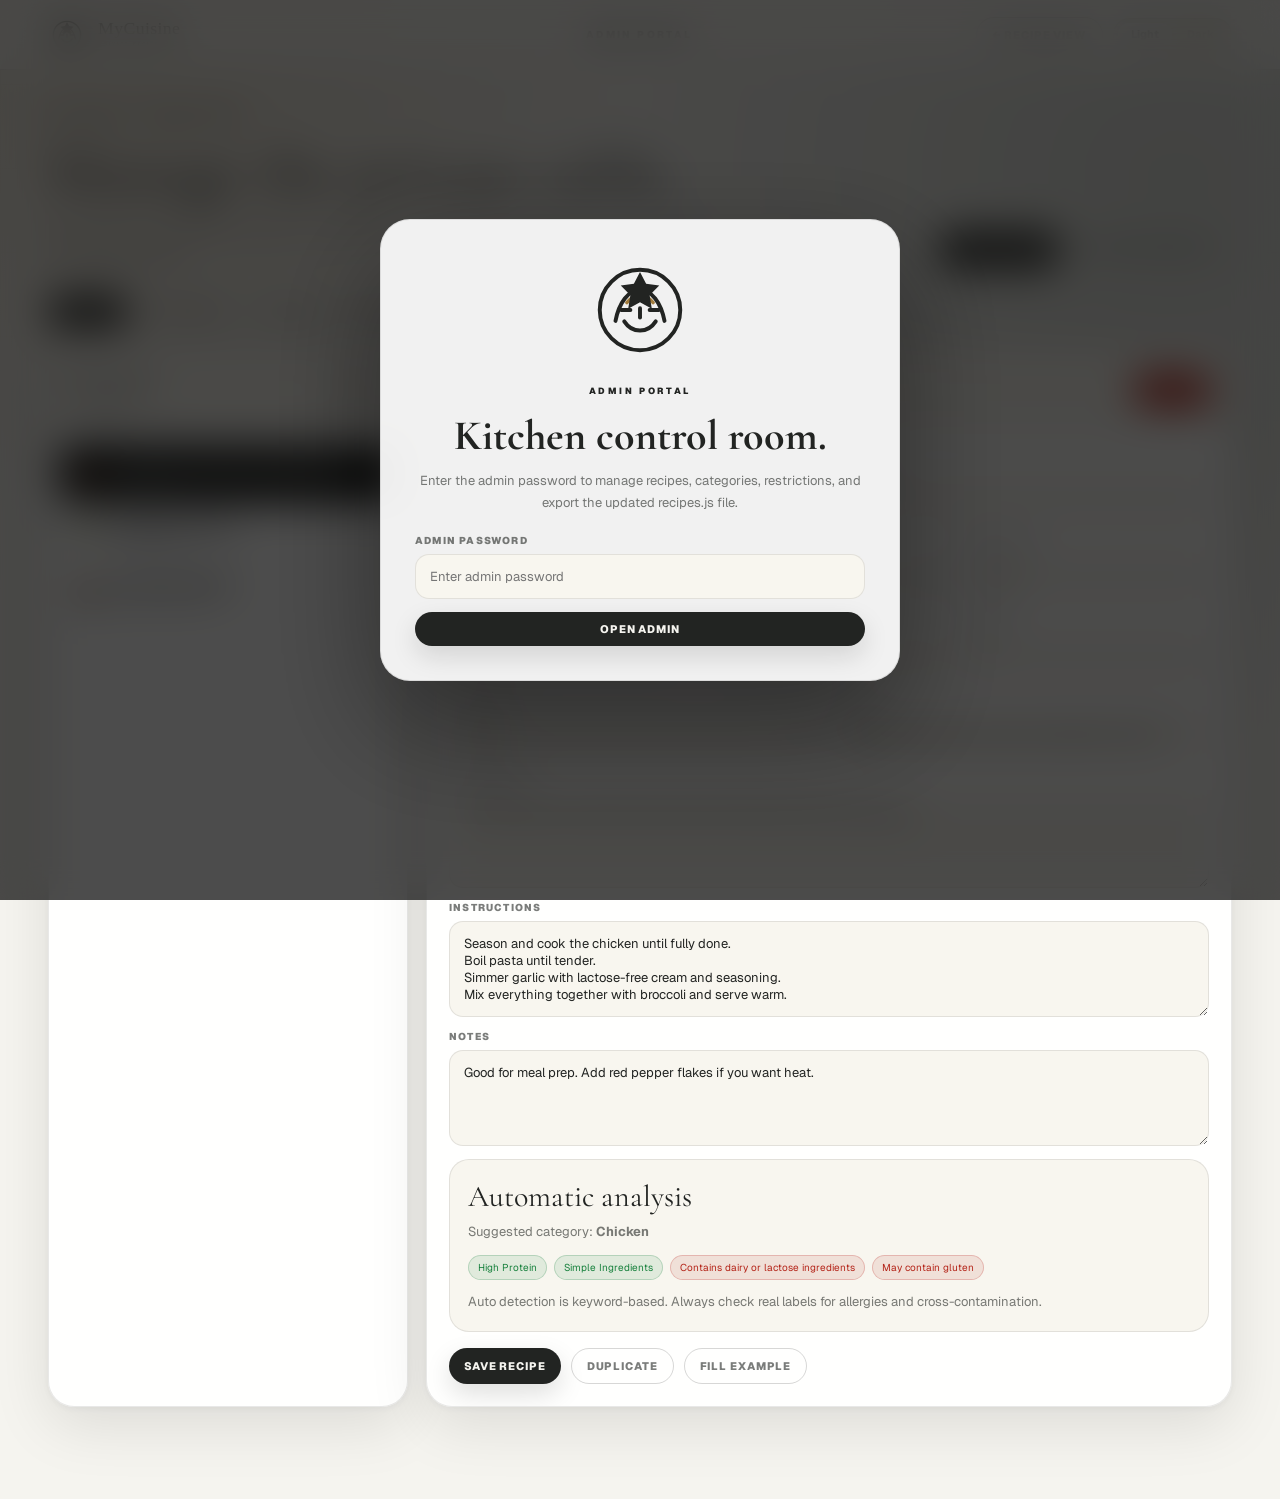
==== admin.html @ 1a9f0cb3 "Add files via upload" ====
<!DOCTYPE html>
<html lang="en" data-theme="light">
<head>
<meta charset="UTF-8" />
<meta name="viewport" content="width=device-width, initial-scale=1.0, viewport-fit=cover" />
<title>MyCuisine · Admin Portal</title>
<link rel="preconnect" href="https://fonts.googleapis.com">
<link href="https://fonts.googleapis.com/css2?family=Cormorant+Garamond:ital,wght@0,300;0,400;0,500;0,600;1,300;1,400;1,500&family=Geist:wght@300;400;500;600;700;800;900&display=swap" rel="stylesheet">
<link rel="stylesheet" href="styles.css" />
</head>
<body>
<div class="gate" id="adminGate">
  <div class="gate-card">
    <img class="gate-emblem light-only" src="assets/mycuisine-emblem-light.svg" alt="MyCuisine">
    <img class="gate-emblem dark-only" src="assets/mycuisine-emblem-dark.svg" alt="MyCuisine">
    <div class="kicker">Admin Portal</div>
    <h1 class="gate-title">Kitchen control room.</h1>
    <p class="gate-copy">Enter the admin password to manage recipes, categories, restrictions, and export the updated recipes.js file.</p>
    <form id="adminGateForm">
      <div class="field">
        <label for="adminPassword">Admin Password</label>
        <input id="adminPassword" type="password" placeholder="Enter admin password" autocomplete="current-password" />
      </div>
      <button class="btn btn-primary" type="submit" style="width:100%">Open Admin</button>
      <div class="error" id="adminGateError">Incorrect admin password.</div>
    </form>
  </div>
</div>

<nav>
  <div class="nav-inner">
    <a class="brand" href="index.html" aria-label="MyCuisine home">
      <img class="emblem light-only" src="assets/mycuisine-emblem-light.svg" alt="">
      <img class="emblem dark-only" src="assets/mycuisine-emblem-dark.svg" alt="">
      <img class="wordmark light-only" src="assets/mycuisine-wordmark-light.svg" alt="MyCuisine">
      <img class="wordmark dark-only" src="assets/mycuisine-wordmark-dark.svg" alt="MyCuisine">
    </a>
    <div class="nav-label">Admin Portal</div>
    <div class="nav-right">
      <a class="admin-link" href="index.html">← Recipe View</a>
      <button class="pill-toggle" type="button" onclick="toggleTheme()" aria-label="Toggle theme"><span id="lightPill">Light</span><span id="darkPill">Dark</span></button>
    </div>
  </div>
</nav>

<main class="admin-layout">
  <section class="admin-hero">
    <div>
      <div class="kicker">MyCuisine — Admin Portal</div>
      <h1>Manage the private table.</h1>
      <p>Add recipes, let the system auto-detect categories and dietary warnings, then export a clean recipes.js file for GitHub Pages.</p>
    </div>
    <div class="toolbar">
      <button class="btn btn-primary" onclick="newRecipe()">+ New Recipe</button>
      <button class="btn btn-soft" onclick="downloadDataFile()">Export recipes.js</button>
    </div>
  </section>

  <div class="tabs">
    <button class="tab active" data-tab="recipes" onclick="setTab('recipes')">Recipes</button>
    <button class="tab" data-tab="categories" onclick="setTab('categories')">Categories</button>
    <button class="tab" data-tab="settings" onclick="setTab('settings')">Settings</button>
    <button class="tab" data-tab="export" onclick="setTab('export')">Export</button>
  </div>

  <section class="workspace tab-panel" id="tab-recipes">
    <aside class="panel">
      <div class="panel-head">
        <div>
          <div class="panel-title">Recipes</div>
          <div class="panel-sub" id="recipeCount">0 recipes</div>
        </div>
        <button class="btn btn-soft" onclick="newRecipe()">New</button>
      </div>
      <div class="list" id="recipeList"></div>
    </aside>

    <section class="panel">
      <div class="panel-head">
        <div>
          <div class="panel-title">Recipe Editor</div>
          <div class="panel-sub">Auto-sort by ingredients or choose manually.</div>
        </div>
        <button class="btn btn-danger" onclick="deleteSelectedRecipe()">Delete</button>
      </div>
      <div class="editor">
        <div class="grid2">
          <div class="field"><label>Recipe Name</label><input id="fTitle" placeholder="Example: Garlic steak salad"></div>
          <div class="field"><label>Added By</label><input id="fAuthor" placeholder="Your name"></div>
        </div>
        <div class="grid3">
          <div class="field"><label>Category Mode</label><select id="fCategoryMode"><option>Auto</option><option>Manual</option></select></div>
          <div class="field"><label>Manual Category</label><select id="fCategory"></select></div>
          <div class="field"><label>Meal Type</label><input id="fMealType" placeholder="Dinner"></div>
        </div>
        <div class="grid3">
          <div class="field"><label>Time in Minutes</label><input id="fTime" type="number" min="1"></div>
          <div class="field"><label>Servings</label><input id="fServings" type="number" min="1"></div>
          <div class="field"><label>Rating</label><input id="fRating" type="number" min="1" max="5"></div>
        </div>
        <div class="grid2">
          <div class="field"><label>Difficulty</label><select id="fDifficulty"><option>Easy</option><option>Medium</option><option>Hard</option></select></div>
          <div class="field"><label>Tags</label><input id="fTags" placeholder="High Protein, Quick Meal"></div>
        </div>
        <div class="field"><label>Ingredients</label><textarea id="fIngredients" placeholder="Separate ingredients with commas"></textarea></div>
        <div class="field"><label>Instructions</label><textarea id="fSteps" placeholder="Add each step on a new line"></textarea></div>
        <div class="field"><label>Notes</label><textarea id="fNotes" placeholder="Substitutions, allergies, tips"></textarea></div>

        <div class="preview-card" id="analysisPreview"></div>

        <div class="toolbar">
          <button class="btn btn-primary" onclick="saveRecipe()">Save Recipe</button>
          <button class="btn btn-soft" onclick="duplicateSelectedRecipe()">Duplicate</button>
          <button class="btn btn-soft" onclick="fillExampleRecipe()">Fill Example</button>
        </div>
      </div>
    </section>
  </section>

  <section class="tab-panel hidden" id="tab-categories">
    <div class="panel">
      <div class="panel-head">
        <div>
          <div class="panel-title">Categories</div>
          <div class="panel-sub">Add or remove sections shown in the recipe library.</div>
        </div>
      </div>
      <div class="editor">
        <div class="grid3">
          <div class="field"><label>Category Name</label><input id="cLabel" placeholder="Example: Lactose Free"></div>
          <div class="field"><label>Icon</label><input id="cIcon" placeholder="🥛"></div>
          <div class="field"><label>Description</label><input id="cDesc" placeholder="Short description"></div>
        </div>
        <button class="btn btn-primary" onclick="addCategory()">Add Category</button>
        <div class="section-label">Current Categories</div>
        <div class="category-grid" id="categoryManager"></div>
      </div>
    </div>
  </section>

  <section class="tab-panel hidden" id="tab-settings">
    <div class="panel">
      <div class="panel-head">
        <div>
          <div class="panel-title">Site Settings</div>
          <div class="panel-sub">Update the copy, passcode, and admin password.</div>
        </div>
      </div>
      <div class="editor">
        <div class="grid2">
          <div class="field"><label>Site Name</label><input id="sSiteName"></div>
          <div class="field"><label>Nav Label</label><input id="sNavLabel"></div>
        </div>
        <div class="grid2">
          <div class="field"><label>Hero Eyebrow</label><input id="sEyebrow"></div>
          <div class="field"><label>Hero Italic Line</label><input id="sHeroItalic"></div>
        </div>
        <div class="field"><label>Hero Title</label><input id="sHeroTitle"></div>
        <div class="field"><label>Hero Description</label><textarea id="sHeroDescription"></textarea></div>
        <div class="field"><label>Announcement Text</label><textarea id="sAnnouncementText"></textarea></div>
        <div class="grid3">
          <div class="field"><label>Access Code</label><input id="sAccessCode"></div>
          <div class="field"><label>Admin Password</label><input id="sAdminPassword"></div>
          <div class="field"><label>Require Access Code</label><select id="sRequireAccess"><option value="true">Yes</option><option value="false">No</option></select></div>
        </div>
        <button class="btn btn-primary" onclick="saveSettings()">Save Settings</button>
      </div>
    </div>
  </section>

  <section class="tab-panel hidden" id="tab-export">
    <div class="panel">
      <div class="panel-head">
        <div>
          <div class="panel-title">Export for GitHub</div>
          <div class="panel-sub">Download the updated data file and replace recipes.js in your repo.</div>
        </div>
      </div>
      <div class="editor">
        <div class="export-box">
          <div class="export-title">Your update workflow</div>
          <p class="export-copy">The browser cannot directly edit files on GitHub Pages. Make your changes here, export recipes.js, then upload the new file to your GitHub repo.</p>
          <button class="btn btn-primary" onclick="downloadDataFile()">Download recipes.js</button>
          <button class="btn btn-soft" onclick="copyDataFile()">Copy File Text</button>
        </div>
        <div class="section-label">Preview</div>
        <textarea class="jsonbox" id="exportPreview" spellcheck="false"></textarea>
      </div>
    </div>
  </section>
</main>

<div class="toast" id="toast">Saved</div>
<script src="recipes.js"></script>
<script src="admin.js"></script>
</body>
</html>
---- styles.css ----
/* ═══════════════════════════════════════════════════════════════
   MyCuisine — Private Recipe Club
   Luxury static website theme for GitHub Pages
═══════════════════════════════════════════════════════════════ */
*,*::before,*::after{box-sizing:border-box;margin:0;padding:0}
:root{
  --black:#000000;--charcoal:#171916;--iron:#222422;--olive:#30483F;--olive-2:#1F352E;
  --sage:#EEF1EA;--ivory:#F5F4EF;--porcelain:#FFFFFF;--paper:#FAF8F1;
  --gold:#A27C3D;--gold-2:#D7B46A;--danger:#B42318;--green:#16803C;
  --ease:cubic-bezier(.22,1,.36,1);--spring:cubic-bezier(.34,1.56,.64,1);
  --radius:24px;--radius-lg:34px;
}
[data-theme="light"]{
  --bg:var(--ivory);--bg-2:#EAE7DD;--bg-3:#EFEDE6;--card:rgba(255,255,255,.92);--card-2:#F8F6EF;
  --text:var(--iron);--muted:rgba(34,36,34,.60);--soft:rgba(34,36,34,.36);--faint:rgba(34,36,34,.12);
  --border:rgba(34,36,34,.10);--border-2:rgba(34,36,34,.18);--reverse:var(--ivory);--reverse-bg:var(--iron);
  --nav:rgba(245,244,239,.86);--overlay:rgba(18,20,18,.68);
  --shadow:0 18px 60px rgba(0,0,0,.10),0 2px 8px rgba(0,0,0,.05);
  --shadow-hover:0 28px 88px rgba(0,0,0,.18),0 6px 18px rgba(0,0,0,.08);
  --glow:rgba(162,124,61,.14);
}
[data-theme="dark"]{
  --bg:#10120F;--bg-2:#151814;--bg-3:#0C0E0C;--card:rgba(28,30,28,.92);--card-2:#151815;
  --text:var(--ivory);--muted:rgba(245,244,239,.62);--soft:rgba(245,244,239,.36);--faint:rgba(245,244,239,.10);
  --border:rgba(245,244,239,.09);--border-2:rgba(245,244,239,.18);--reverse:var(--iron);--reverse-bg:var(--ivory);
  --nav:rgba(14,16,14,.90);--overlay:rgba(0,0,0,.78);
  --shadow:0 18px 60px rgba(0,0,0,.46),0 2px 8px rgba(0,0,0,.22);
  --shadow-hover:0 28px 88px rgba(0,0,0,.72),0 6px 18px rgba(0,0,0,.34);
  --glow:rgba(215,180,106,.12);
}
html{scroll-behavior:smooth;-webkit-font-smoothing:antialiased;text-rendering:optimizeLegibility}
body{font-family:Geist,system-ui,-apple-system,BlinkMacSystemFont,"Segoe UI",sans-serif;background:radial-gradient(circle at 10% 0%,var(--glow),transparent 28%),radial-gradient(circle at 92% 12%,rgba(48,72,63,.12),transparent 32%),var(--bg);color:var(--text);min-height:100svh;overflow-x:hidden;transition:background .45s var(--ease),color .45s var(--ease)}
body::before{content:"";position:fixed;inset:0;pointer-events:none;background-image:linear-gradient(rgba(162,124,61,.035) 1px,transparent 1px),linear-gradient(90deg,rgba(162,124,61,.035) 1px,transparent 1px);background-size:84px 84px;mask-image:linear-gradient(to bottom,rgba(0,0,0,.72),transparent 70%);z-index:-1}
a{color:inherit;text-decoration:none}button,input,textarea,select{font-family:inherit}.hidden{display:none!important}.muted{color:var(--muted)}
nav{position:sticky;top:0;z-index:300;height:70px;background:var(--nav);border-bottom:1px solid var(--border);backdrop-filter:saturate(180%) blur(26px);-webkit-backdrop-filter:saturate(180%) blur(26px)}
.nav-inner{height:100%;max-width:1540px;margin:0 auto;padding:0 48px;display:flex;align-items:center;justify-content:space-between;gap:18px}.brand{display:flex;align-items:center;gap:12px;min-width:210px}.emblem{width:38px;height:38px;object-fit:contain}.wordmark{width:clamp(168px,16vw,252px);height:48px;object-fit:contain;object-position:left center}.dark-only{display:none}[data-theme="dark"] .light-only{display:none}[data-theme="dark"] .dark-only{display:block}.nav-label{font-size:10px;text-transform:uppercase;letter-spacing:.24em;font-weight:850;color:var(--text);white-space:nowrap}.nav-right{display:flex;align-items:center;gap:10px}.pill-toggle{display:flex;gap:2px;background:var(--bg-2);border:1px solid var(--border);border-radius:999px;padding:4px;cursor:pointer}.pill-toggle span{font-size:11px;font-weight:750;color:var(--soft);padding:6px 13px;border-radius:999px;line-height:1}.pill-toggle span.on{background:var(--card);color:var(--text);box-shadow:0 1px 5px rgba(0,0,0,.08)}.admin-link,.btn{appearance:none;border:none;border-radius:999px;padding:10px 15px;font-size:11px;font-weight:850;letter-spacing:.08em;text-transform:uppercase;cursor:pointer;transition:.22s var(--ease);text-decoration:none;display:inline-flex;align-items:center;justify-content:center;gap:8px;white-space:nowrap}.admin-link{border:1px solid var(--border-2);background:transparent;color:var(--muted)}.admin-link:hover,.btn-soft:hover{color:var(--text);background:var(--bg-2)}
.btn-primary{background:var(--reverse-bg);color:var(--reverse);box-shadow:0 10px 26px rgba(0,0,0,.13)}.btn-primary:hover{transform:translateY(-2px);box-shadow:var(--shadow)}.btn-soft{border:1px solid var(--border-2);background:transparent;color:var(--muted)}.btn-danger{background:var(--danger);color:white}.btn-gold{background:var(--gold);color:white}.btn:disabled{opacity:.45;cursor:not-allowed;transform:none!important}
.layout{max-width:1540px;margin:0 auto;padding:0 48px 96px}.hero{display:grid;grid-template-columns:minmax(0,1fr) 430px;gap:46px;align-items:end;padding:78px 0 38px}.eyebrow,.kicker{font-size:9px;font-weight:900;letter-spacing:.30em;text-transform:uppercase;color:var(--text);margin-bottom:18px}.hero-title{font-family:'Cormorant Garamond',Georgia,serif;font-size:clamp(58px,6.2vw,106px);font-weight:400;line-height:.96;letter-spacing:-.018em}.hero-title em{font-style:italic;font-weight:300}.hero-rule{width:54px;height:1px;background:var(--border-2);margin:30px 0}.hero-copy{font-size:15px;line-height:1.85;max-width:610px;color:var(--muted)}.hero-actions{display:flex;flex-wrap:wrap;gap:12px;margin-top:26px}.hero-card{border:1px solid var(--border);background:linear-gradient(145deg,var(--card),var(--card-2));border-radius:var(--radius-lg);box-shadow:var(--shadow);padding:26px;position:relative;overflow:hidden}.hero-card::after{content:"";position:absolute;right:-54px;bottom:-70px;width:220px;height:220px;border:1px solid var(--border);border-radius:50%;background:rgba(162,124,61,.08)}.hero-card-title{font-family:'Cormorant Garamond',Georgia,serif;font-size:34px;line-height:1.04;margin-bottom:12px}.hero-card-copy{font-size:13px;line-height:1.68;color:var(--muted);position:relative}.mini-stats{display:grid;grid-template-columns:repeat(3,1fr);gap:10px;margin-top:20px;position:relative}.mini-stat{background:var(--bg-2);border:1px solid var(--border);border-radius:16px;padding:13px}.mini-stat strong{display:block;font-size:22px}.mini-stat span{display:block;margin-top:4px;font-size:9px;text-transform:uppercase;letter-spacing:.14em;color:var(--muted);font-weight:800}
.announce{margin:0 0 26px;background:var(--reverse-bg);color:var(--reverse);border-radius:18px;padding:14px 18px;display:flex;align-items:center;justify-content:space-between;gap:18px;box-shadow:var(--shadow)}.announce span{font-size:13px;line-height:1.45}.announce button{border:1px solid rgba(245,244,239,.24);background:transparent;color:inherit;border-radius:999px;padding:6px 11px;font-size:10px;letter-spacing:.1em;text-transform:uppercase;cursor:pointer;opacity:.75}.announce button:hover{opacity:1;background:rgba(255,255,255,.10)}
.dashboard{display:grid;grid-template-columns:repeat(4,minmax(0,1fr));gap:16px;margin-bottom:34px}.stat-card{background:var(--card);border:1px solid var(--border);border-radius:22px;box-shadow:var(--shadow);padding:20px;display:flex;align-items:center;gap:14px}.stat-ico{width:42px;height:42px;border-radius:16px;background:var(--bg-2);display:grid;place-items:center;font-size:19px}.stat-label{font-size:9px;font-weight:900;letter-spacing:.18em;text-transform:uppercase;color:var(--soft);margin-bottom:5px}.stat-value{font-size:24px;font-weight:800;color:var(--text)}
.section{margin-top:36px}.section-top{display:flex;align-items:flex-end;justify-content:space-between;gap:20px;margin-bottom:18px}.section-kicker{font-size:9px;font-weight:900;letter-spacing:.26em;text-transform:uppercase;color:var(--muted);border-bottom:1px solid var(--border);padding-bottom:13px;flex:1}.section-note{font-size:12px;color:var(--soft);white-space:nowrap}.toolbar-panel{background:var(--card);border:1px solid var(--border-2);border-radius:22px;box-shadow:var(--shadow);padding:16px;margin-bottom:18px}.search-panel{display:flex;align-items:center;gap:12px;border-radius:16px;background:var(--bg-2);border:1px solid var(--border);padding:13px 16px}.search-panel input{flex:1;background:transparent;border:none;outline:none;color:var(--text);font-size:14px}.search-panel input::placeholder{color:var(--soft)}.search-count{font-size:11px;color:var(--soft);white-space:nowrap}.clear-btn{border:none;background:transparent;color:var(--soft);cursor:pointer;font-size:12px;padding:4px 8px;border-radius:8px}.clear-btn:hover{background:var(--card);color:var(--text)}.chips{display:flex;flex-wrap:wrap;gap:8px;margin-top:14px}.chip{border:1px solid var(--border-2);background:transparent;color:var(--muted);border-radius:999px;padding:8px 13px;font-size:10px;font-weight:850;letter-spacing:.08em;text-transform:uppercase;cursor:pointer;transition:.2s}.chip:hover,.chip.active{background:var(--reverse-bg);color:var(--reverse);border-color:var(--reverse-bg)}.chip.safe.active{background:var(--green);border-color:var(--green);color:white}.chip.danger.active{background:var(--danger);border-color:var(--danger);color:white}
.recipe-grid{display:grid;grid-template-columns:repeat(3,minmax(0,1fr));gap:18px}.recipe-card{background:var(--card);border:1px solid var(--border);border-radius:24px;box-shadow:var(--shadow);overflow:hidden;cursor:pointer;transition:.32s var(--ease);position:relative;min-height:380px;display:flex;flex-direction:column}.recipe-card:hover{transform:translateY(-6px);box-shadow:var(--shadow-hover);border-color:var(--border-2)}.recipe-top{background:linear-gradient(135deg,var(--olive-2),var(--olive));color:#fff;padding:22px;min-height:150px;position:relative;overflow:hidden}.recipe-top::after{content:"";position:absolute;right:-32px;bottom:-48px;width:160px;height:160px;border:1px solid rgba(255,255,255,.18);border-radius:50%}.recipe-meta{display:flex;align-items:center;justify-content:space-between;gap:12px;margin-bottom:16px;position:relative}.recipe-type{font-size:9px;font-weight:900;letter-spacing:.18em;text-transform:uppercase;color:rgba(255,255,255,.72)}.fav-btn{width:35px;height:35px;border-radius:50%;border:1px solid rgba(255,255,255,.24);background:rgba(255,255,255,.10);color:white;cursor:pointer;display:grid;place-items:center;transition:.2s}.fav-btn:hover,.fav-btn.active{background:rgba(215,180,106,.20);border-color:var(--gold-2);transform:scale(1.05)}.recipe-title{font-family:'Cormorant Garamond',Georgia,serif;font-size:31px;line-height:1.05;font-weight:500;position:relative}.recipe-body{padding:20px;display:flex;flex-direction:column;gap:15px;flex:1}.recipe-facts{display:grid;grid-template-columns:repeat(3,1fr);gap:8px}.fact{border:1px solid var(--border);background:var(--card-2);border-radius:14px;padding:10px;font-size:12px;color:var(--muted)}.fact strong{display:block;color:var(--text);font-size:13px;margin-bottom:2px}.tag-row{display:flex;flex-wrap:wrap;gap:7px}.tag{font-size:10px;border-radius:999px;padding:5px 9px;background:var(--bg-2);color:var(--muted);border:1px solid var(--border)}.tag.good{background:rgba(22,128,60,.10);border-color:rgba(22,128,60,.22);color:#16803C}.tag.warn{background:rgba(180,35,24,.10);border-color:rgba(180,35,24,.22);color:#B42318}.recipe-desc{font-size:13px;line-height:1.64;color:var(--muted);display:-webkit-box;-webkit-line-clamp:3;-webkit-box-orient:vertical;overflow:hidden}.ingredient-cloud{display:flex;flex-wrap:wrap;gap:6px}.ingredient{font-size:10px;border-radius:999px;padding:5px 9px;background:var(--card-2);color:var(--muted);border:1px solid var(--border)}.card-foot{display:flex;align-items:center;justify-content:space-between;gap:12px;margin-top:auto;color:var(--soft);font-size:12px}.arrow{width:34px;height:34px;border-radius:50%;border:1px solid var(--border-2);display:grid;place-items:center;transition:.2s}.recipe-card:hover .arrow{background:var(--reverse-bg);color:var(--reverse);border-color:var(--reverse-bg);transform:translate(2px,-2px)}.empty{padding:62px 20px;text-align:center;border:1px dashed var(--border-2);border-radius:24px;color:var(--muted);background:rgba(255,255,255,.28)}.empty-ico{font-size:42px;margin-bottom:12px}.empty-title{font-family:'Cormorant Garamond',Georgia,serif;font-size:28px;color:var(--text);margin-bottom:6px}
.profile-panel{display:grid;grid-template-columns:minmax(0,1fr) 360px;gap:18px;margin-top:28px}.profile-card{background:var(--card);border:1px solid var(--border);border-radius:24px;box-shadow:var(--shadow);padding:22px}.profile-title{font-family:'Cormorant Garamond',Georgia,serif;font-size:31px;line-height:1.08;margin-bottom:8px}.profile-copy{font-size:13px;line-height:1.7;color:var(--muted);margin-bottom:18px}.review-list{display:flex;flex-direction:column;gap:10px}.review-item{border:1px solid rgba(180,35,24,.20);background:rgba(180,35,24,.08);border-radius:16px;padding:13px}.review-title{font-weight:800;color:var(--text);margin-bottom:5px}.review-reason{font-size:12px;color:var(--muted);line-height:1.5}
.modal{position:fixed;inset:0;z-index:900;display:none}.modal.open{display:block}.modal-scrim{position:absolute;inset:0;background:var(--overlay);backdrop-filter:blur(18px);-webkit-backdrop-filter:blur(18px)}.modal-panel{position:relative;z-index:1;width:min(980px,calc(100% - 34px));max-height:calc(100svh - 34px);margin:17px auto;background:var(--card);border:1px solid var(--border);border-radius:28px;box-shadow:0 44px 110px rgba(0,0,0,.34);display:flex;flex-direction:column;overflow:hidden;animation:panelIn .28s var(--ease) both}@keyframes panelIn{from{opacity:0;transform:translateY(18px) scale(.98)}to{opacity:1;transform:none}}.modal-head{padding:25px 26px;border-bottom:1px solid var(--border);display:flex;align-items:flex-start;justify-content:space-between;gap:16px;background:linear-gradient(135deg,var(--card-2),var(--card))}.modal-kicker{font-size:9px;font-weight:900;letter-spacing:.18em;text-transform:uppercase;color:var(--soft);margin-bottom:8px}.modal-title{font-family:'Cormorant Garamond',Georgia,serif;font-size:42px;line-height:1.02}.modal-sub{font-size:13px;line-height:1.55;color:var(--muted);margin-top:9px}.close{width:40px;height:40px;border-radius:50%;border:1px solid var(--border-2);background:transparent;color:var(--muted);font-size:24px;cursor:pointer;flex-shrink:0}.close:hover{background:var(--danger);color:white;border-color:var(--danger)}.modal-body{padding:24px;overflow:auto}.recipe-detail-grid{display:grid;grid-template-columns:1fr 1fr;gap:18px}.detail-box{border:1px solid var(--border);background:var(--card-2);border-radius:20px;padding:18px}.detail-label{font-size:9px;font-weight:900;letter-spacing:.18em;text-transform:uppercase;color:var(--soft);margin-bottom:10px}.detail-box ul,.detail-box ol{padding-left:18px;color:var(--muted);font-size:14px;line-height:1.8}.detail-box p{font-size:14px;line-height:1.8;color:var(--muted)}
.gate{position:fixed;inset:0;z-index:1000;background:rgba(0,0,0,.70);display:flex;align-items:center;justify-content:center;padding:20px;backdrop-filter:blur(20px)}.gate-card{width:min(520px,100%);background:var(--card);border:1px solid var(--border);border-radius:30px;box-shadow:0 44px 120px rgba(0,0,0,.40);padding:34px;text-align:center}.gate-emblem{width:112px;height:112px;object-fit:contain;margin:0 auto 14px}.gate-title{font-family:'Cormorant Garamond',Georgia,serif;font-size:42px;line-height:1.02}.gate-copy{font-size:13px;color:var(--muted);line-height:1.7;margin:12px 0 20px}.field{display:flex;flex-direction:column;gap:7px;margin-bottom:13px;text-align:left}.field label{font-size:10px;font-weight:900;letter-spacing:.12em;text-transform:uppercase;color:var(--muted)}.field input,.field textarea,.field select{width:100%;background:var(--card-2);border:1px solid var(--border);border-radius:14px;padding:13px 14px;color:var(--text);font-size:13px;outline:none}.field textarea{min-height:96px;resize:vertical}.field input:focus,.field textarea:focus,.field select:focus{border-color:var(--border-2);box-shadow:0 0 0 4px rgba(162,124,61,.10)}.error{display:none;color:var(--danger);font-size:12px;margin-top:10px;text-align:left}.error.show{display:block}
/* Admin */
.admin-layout{max-width:1540px;margin:0 auto;padding:40px 48px 92px}.admin-hero{display:flex;justify-content:space-between;align-items:flex-end;gap:24px;margin-bottom:28px}.admin-hero h1{font-family:'Cormorant Garamond',Georgia,serif;font-weight:400;font-size:clamp(48px,5vw,82px);line-height:1}.admin-hero p{color:var(--muted);font-size:14px;line-height:1.75;max-width:680px;margin-top:14px}.tabs{display:flex;gap:8px;flex-wrap:wrap;margin-bottom:18px}.tab{border:1px solid var(--border-2);background:transparent;color:var(--muted);border-radius:999px;padding:9px 14px;font-size:10px;font-weight:900;letter-spacing:.08em;text-transform:uppercase;cursor:pointer}.tab.active{background:var(--reverse-bg);color:var(--reverse);border-color:var(--reverse-bg)}.workspace{display:grid;grid-template-columns:360px minmax(0,1fr);gap:18px}.panel{background:var(--card);border:1px solid var(--border);border-radius:26px;box-shadow:var(--shadow);overflow:hidden}.panel-head{padding:18px 20px;border-bottom:1px solid var(--border);background:var(--card-2);display:flex;justify-content:space-between;align-items:center;gap:14px}.panel-title{font-family:'Cormorant Garamond',Georgia,serif;font-size:30px;line-height:1}.panel-sub{font-size:12px;color:var(--muted);margin-top:4px}.list{max-height:690px;overflow:auto;padding:10px}.row{border:1px solid transparent;border-radius:16px;padding:13px;cursor:pointer;display:flex;gap:12px;align-items:center}.row:hover{background:var(--bg-2)}.row.active{background:var(--reverse-bg);color:var(--reverse)}.row-ico{font-size:21px;width:28px;text-align:center}.row-main{min-width:0}.row-title{font-size:13px;font-weight:800;white-space:nowrap;overflow:hidden;text-overflow:ellipsis}.row-sub{font-size:11px;color:var(--muted);white-space:nowrap;overflow:hidden;text-overflow:ellipsis}.row.active .row-sub{color:rgba(245,244,239,.72)}[data-theme="dark"] .row.active .row-sub{color:rgba(34,36,34,.72)}.editor{padding:22px}.grid2{display:grid;grid-template-columns:1fr 1fr;gap:13px}.grid3{display:grid;grid-template-columns:1fr 1fr 1fr;gap:13px}.section-label{font-size:9px;font-weight:900;letter-spacing:.20em;text-transform:uppercase;color:var(--muted);padding:22px 0 12px;border-bottom:1px solid var(--border);margin-bottom:14px}.toolbar{display:flex;flex-wrap:wrap;gap:10px;margin-top:16px}.notice{border:1px solid var(--border);background:var(--card-2);border-radius:18px;padding:15px;color:var(--muted);font-size:13px;line-height:1.65}.jsonbox{font-family:ui-monospace,SFMono-Regular,Menlo,monospace!important;font-size:12px!important;line-height:1.55;min-height:440px!important}.preview-card{border:1px solid var(--border);background:var(--card-2);border-radius:20px;padding:18px;margin-bottom:14px}.preview-title{font-family:'Cormorant Garamond',Georgia,serif;font-size:30px;margin-bottom:7px}.preview-copy{font-size:13px;color:var(--muted);line-height:1.6}.export-box{background:linear-gradient(135deg,var(--olive-2),var(--olive));color:white;border-radius:24px;padding:24px;margin-top:16px}.export-title{font-family:'Cormorant Garamond',Georgia,serif;font-size:35px}.export-copy{font-size:13px;line-height:1.65;opacity:.78;margin:10px 0 18px}.category-grid{display:grid;grid-template-columns:repeat(2,minmax(0,1fr));gap:12px}.category-item{border:1px solid var(--border);background:var(--card-2);border-radius:18px;padding:14px;display:flex;align-items:center;justify-content:space-between;gap:12px}.toast{position:fixed;left:50%;bottom:22px;transform:translateX(-50%) translateY(20px);z-index:1200;background:var(--reverse-bg);color:var(--reverse);padding:12px 17px;border-radius:999px;font-size:12px;font-weight:800;opacity:0;pointer-events:none;transition:.25s}.toast.show{opacity:1;transform:translateX(-50%) translateY(0)}
footer{border-top:1px solid var(--border);padding:28px 0;color:var(--soft);font-size:12px}.footer-inner{display:flex;justify-content:space-between;gap:20px;max-width:1540px;margin:0 auto;padding:0 48px}.footer-brand{font-family:'Cormorant Garamond',Georgia,serif;font-size:22px;color:var(--text)}
@media(max-width:1180px){.recipe-grid{grid-template-columns:repeat(2,minmax(0,1fr))}.hero,.profile-panel{grid-template-columns:1fr}.hero-card{max-width:620px}.dashboard{grid-template-columns:repeat(2,minmax(0,1fr))}.workspace{grid-template-columns:1fr}.list{max-height:310px}}
@media(max-width:760px){.nav-inner,.layout,.admin-layout,.footer-inner{padding-left:20px;padding-right:20px}.nav-label{display:none}.wordmark{width:158px}.emblem{display:none}.hero{padding-top:46px}.recipe-grid,.dashboard,.recipe-detail-grid,.grid2,.grid3,.category-grid{grid-template-columns:1fr}.admin-hero{align-items:flex-start;flex-direction:column}.profile-panel{grid-template-columns:1fr}.mini-stats{grid-template-columns:1fr}.hero-title{font-size:52px}.modal-title{font-size:34px}.nav-right .admin-link{display:none}}
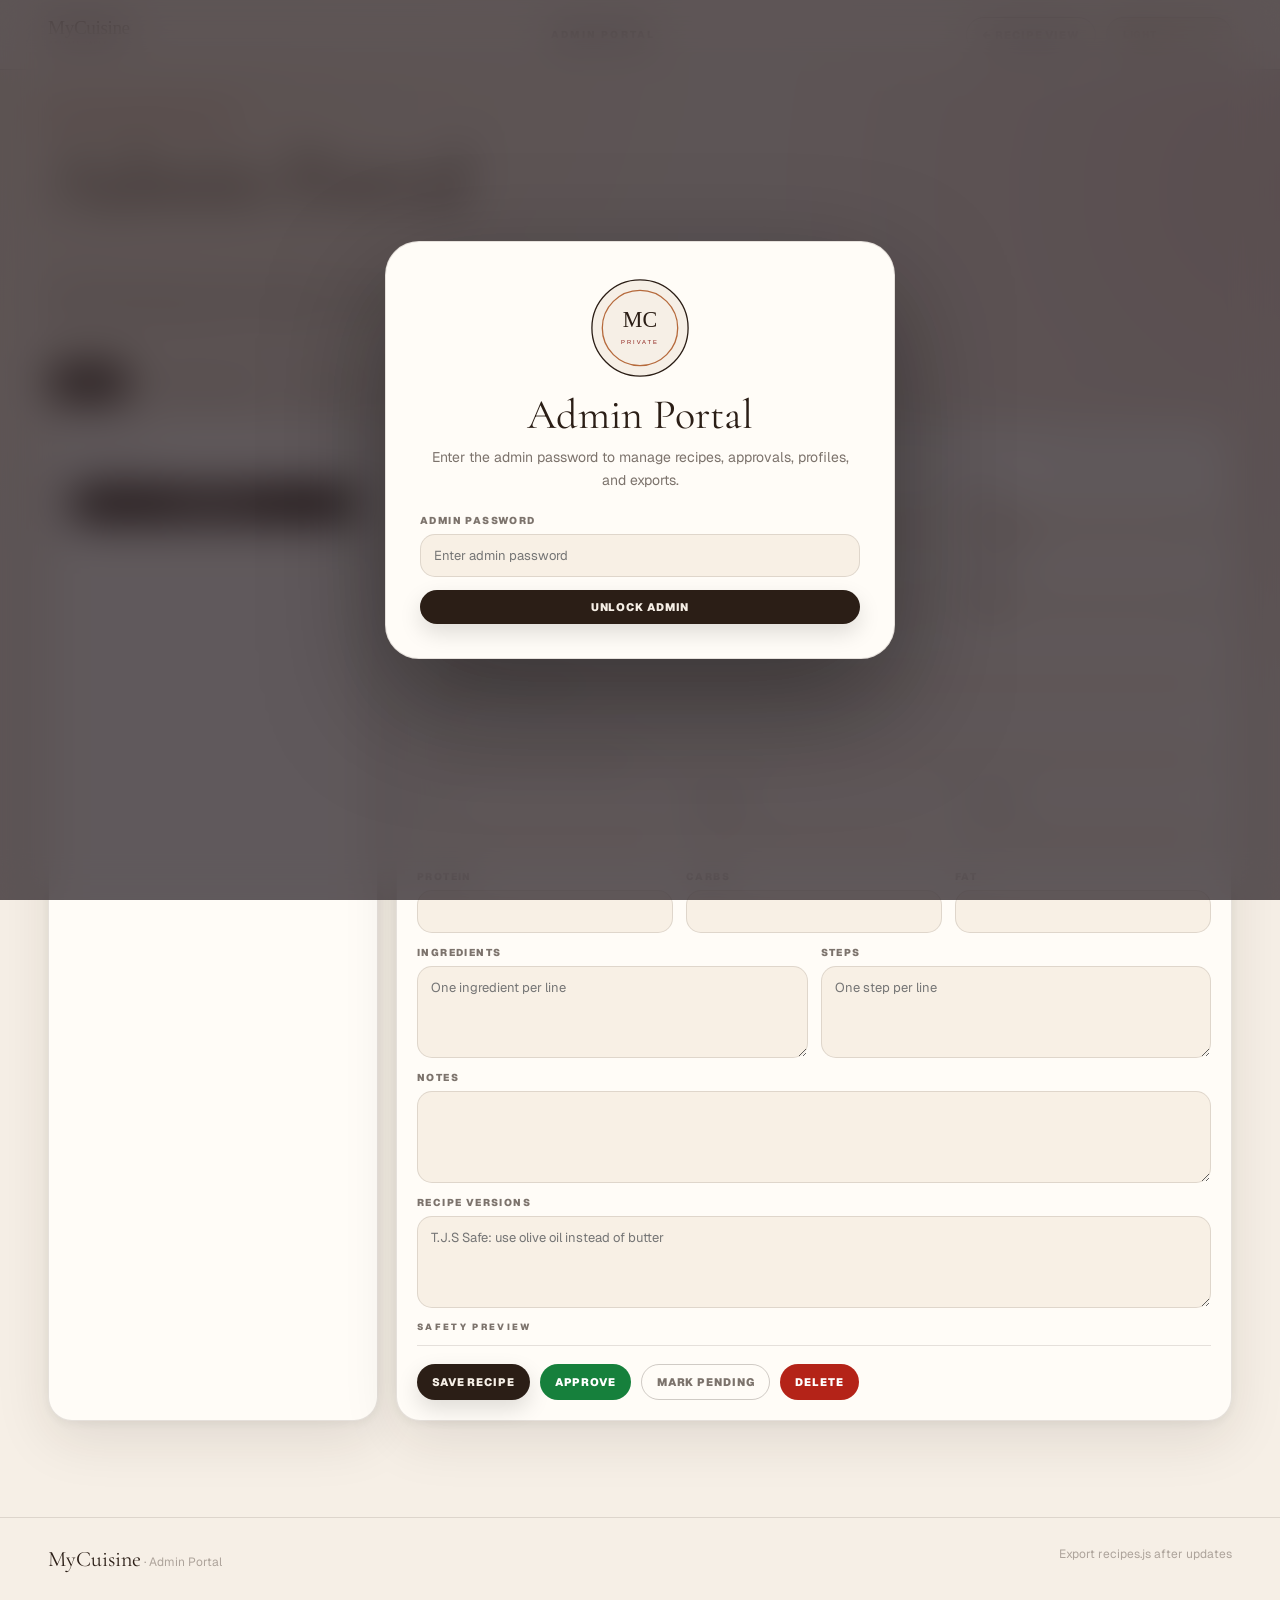
==== commit ff884acc: "Update admin.html" ====
--- a/admin.html
+++ b/admin.html
@@ -1,197 +1,153 @@
 <!DOCTYPE html>
 <html lang="en" data-theme="light">
 <head>
-<meta charset="UTF-8" />
-<meta name="viewport" content="width=device-width, initial-scale=1.0, viewport-fit=cover" />
-<title>MyCuisine · Admin Portal</title>
-<link rel="preconnect" href="https://fonts.googleapis.com">
-<link href="https://fonts.googleapis.com/css2?family=Cormorant+Garamond:ital,wght@0,300;0,400;0,500;0,600;1,300;1,400;1,500&family=Geist:wght@300;400;500;600;700;800;900&display=swap" rel="stylesheet">
-<link rel="stylesheet" href="styles.css" />
+  <meta charset="UTF-8" />
+  <meta name="viewport" content="width=device-width, initial-scale=1.0, viewport-fit=cover" />
+  <title>MyCuisine · Admin Portal</title>
+  <link rel="preconnect" href="https://fonts.googleapis.com">
+  <link href="https://fonts.googleapis.com/css2?family=Cormorant+Garamond:ital,wght@0,300;0,400;0,500;0,600;1,300;1,400&family=Geist:wght@300;400;500;600;700;800&display=swap" rel="stylesheet">
+  <link rel="stylesheet" href="styles.css" />
 </head>
 <body>
-<div class="gate" id="adminGate">
-  <div class="gate-card">
-    <img class="gate-emblem light-only" src="assets/mycuisine-emblem-light.svg" alt="MyCuisine">
-    <img class="gate-emblem dark-only" src="assets/mycuisine-emblem-dark.svg" alt="MyCuisine">
-    <div class="kicker">Admin Portal</div>
-    <h1 class="gate-title">Kitchen control room.</h1>
-    <p class="gate-copy">Enter the admin password to manage recipes, categories, restrictions, and export the updated recipes.js file.</p>
-    <form id="adminGateForm">
-      <div class="field">
-        <label for="adminPassword">Admin Password</label>
-        <input id="adminPassword" type="password" placeholder="Enter admin password" autocomplete="current-password" />
-      </div>
-      <button class="btn btn-primary" type="submit" style="width:100%">Open Admin</button>
-      <div class="error" id="adminGateError">Incorrect admin password.</div>
+  <div class="gate" id="adminGate">
+    <form class="gate-card" id="adminGateForm">
+      <img class="gate-logo gate-logo-light" src="assets/mycuisine-emblem-light.svg" alt="MyCuisine">
+      <img class="gate-logo gate-logo-dark" src="assets/mycuisine-emblem-dark.svg" alt="MyCuisine">
+      <h1 class="gate-title">Admin Portal</h1>
+      <p class="gate-copy">Enter the admin password to manage recipes, approvals, profiles, and exports.</p>
+      <div class="field"><label for="adminPass">Admin Password</label><input id="adminPass" type="password" placeholder="Enter admin password"></div>
+      <button class="btn btn-primary" style="width:100%" type="submit">Unlock Admin</button>
+      <div class="gate-error" id="adminGateError">That password did not work.</div>
     </form>
   </div>
-</div>
 
-<nav>
-  <div class="nav-inner">
-    <a class="brand" href="index.html" aria-label="MyCuisine home">
-      <img class="emblem light-only" src="assets/mycuisine-emblem-light.svg" alt="">
-      <img class="emblem dark-only" src="assets/mycuisine-emblem-dark.svg" alt="">
-      <img class="wordmark light-only" src="assets/mycuisine-wordmark-light.svg" alt="MyCuisine">
-      <img class="wordmark dark-only" src="assets/mycuisine-wordmark-dark.svg" alt="MyCuisine">
-    </a>
-    <div class="nav-label">Admin Portal</div>
-    <div class="nav-right">
-      <a class="admin-link" href="index.html">← Recipe View</a>
-      <button class="pill-toggle" type="button" onclick="toggleTheme()" aria-label="Toggle theme"><span id="lightPill">Light</span><span id="darkPill">Dark</span></button>
+  <nav>
+    <div class="nav-inner">
+      <a href="index.html"><img class="nav-logo nav-logo-light" src="assets/mycuisine-logo-light.svg" alt="MyCuisine"><img class="nav-logo nav-logo-dark" src="assets/mycuisine-logo-dark.svg" alt="MyCuisine"></a>
+      <div class="nav-label">Admin Portal</div>
+      <div class="nav-actions"><a class="btn btn-soft" href="index.html">← Recipe View</a><div class="theme-pill"><span data-theme="light">Light</span><span data-theme="dark">Dark</span></div></div>
     </div>
-  </div>
-</nav>
+  </nav>
 
-<main class="admin-layout">
-  <section class="admin-hero">
-    <div>
-      <div class="kicker">MyCuisine — Admin Portal</div>
-      <h1>Manage the private table.</h1>
-      <p>Add recipes, let the system auto-detect categories and dietary warnings, then export a clean recipes.js file for GitHub Pages.</p>
-    </div>
-    <div class="toolbar">
-      <button class="btn btn-primary" onclick="newRecipe()">+ New Recipe</button>
-      <button class="btn btn-soft" onclick="downloadDataFile()">Export recipes.js</button>
-    </div>
-  </section>
-
-  <div class="tabs">
-    <button class="tab active" data-tab="recipes" onclick="setTab('recipes')">Recipes</button>
-    <button class="tab" data-tab="categories" onclick="setTab('categories')">Categories</button>
-    <button class="tab" data-tab="settings" onclick="setTab('settings')">Settings</button>
-    <button class="tab" data-tab="export" onclick="setTab('export')">Export</button>
-  </div>
-
-  <section class="workspace tab-panel" id="tab-recipes">
-    <aside class="panel">
-      <div class="panel-head">
-        <div>
-          <div class="panel-title">Recipes</div>
-          <div class="panel-sub" id="recipeCount">0 recipes</div>
-        </div>
-        <button class="btn btn-soft" onclick="newRecipe()">New</button>
-      </div>
-      <div class="list" id="recipeList"></div>
-    </aside>
-
-    <section class="panel">
-      <div class="panel-head">
-        <div>
-          <div class="panel-title">Recipe Editor</div>
-          <div class="panel-sub">Auto-sort by ingredients or choose manually.</div>
-        </div>
-        <button class="btn btn-danger" onclick="deleteSelectedRecipe()">Delete</button>
-      </div>
-      <div class="editor">
-        <div class="grid2">
-          <div class="field"><label>Recipe Name</label><input id="fTitle" placeholder="Example: Garlic steak salad"></div>
-          <div class="field"><label>Added By</label><input id="fAuthor" placeholder="Your name"></div>
-        </div>
-        <div class="grid3">
-          <div class="field"><label>Category Mode</label><select id="fCategoryMode"><option>Auto</option><option>Manual</option></select></div>
-          <div class="field"><label>Manual Category</label><select id="fCategory"></select></div>
-          <div class="field"><label>Meal Type</label><input id="fMealType" placeholder="Dinner"></div>
-        </div>
-        <div class="grid3">
-          <div class="field"><label>Time in Minutes</label><input id="fTime" type="number" min="1"></div>
-          <div class="field"><label>Servings</label><input id="fServings" type="number" min="1"></div>
-          <div class="field"><label>Rating</label><input id="fRating" type="number" min="1" max="5"></div>
-        </div>
-        <div class="grid2">
-          <div class="field"><label>Difficulty</label><select id="fDifficulty"><option>Easy</option><option>Medium</option><option>Hard</option></select></div>
-          <div class="field"><label>Tags</label><input id="fTags" placeholder="High Protein, Quick Meal"></div>
-        </div>
-        <div class="field"><label>Ingredients</label><textarea id="fIngredients" placeholder="Separate ingredients with commas"></textarea></div>
-        <div class="field"><label>Instructions</label><textarea id="fSteps" placeholder="Add each step on a new line"></textarea></div>
-        <div class="field"><label>Notes</label><textarea id="fNotes" placeholder="Substitutions, allergies, tips"></textarea></div>
-
-        <div class="preview-card" id="analysisPreview"></div>
-
-        <div class="toolbar">
-          <button class="btn btn-primary" onclick="saveRecipe()">Save Recipe</button>
-          <button class="btn btn-soft" onclick="duplicateSelectedRecipe()">Duplicate</button>
-          <button class="btn btn-soft" onclick="fillExampleRecipe()">Fill Example</button>
-        </div>
+  <main class="layout">
+    <section class="hero" style="grid-template-columns:1fr">
+      <div>
+        <div class="eyebrow">MyCuisine control room</div>
+        <h1>Admin Portal</h1>
+        <div class="hero-rule"></div>
+        <p>Add recipes, approve friend submissions, manage friend profiles, review safety logic, and export a clean recipes.js file to upload to GitHub.</p>
       </div>
     </section>
-  </section>
 
-  <section class="tab-panel hidden" id="tab-categories">
-    <div class="panel">
-      <div class="panel-head">
-        <div>
-          <div class="panel-title">Categories</div>
-          <div class="panel-sub">Add or remove sections shown in the recipe library.</div>
-        </div>
+    <div class="tabs">
+      <button class="tab active" data-view="recipes">Recipes</button>
+      <button class="tab" data-view="approval">Approval Queue</button>
+      <button class="tab" data-view="profiles">Profiles</button>
+      <button class="tab" data-view="export">Export</button>
+    </div>
+
+    <section class="view active" id="view-recipes">
+      <div class="admin-layout">
+        <aside class="admin-panel">
+          <div class="section-top"><div class="section-kicker">Recipe List</div></div>
+          <button class="btn btn-primary" id="newRecipe" style="width:100%;margin-bottom:12px">New Recipe</button>
+          <div class="admin-list" id="recipeList"></div>
+        </aside>
+        <section class="admin-panel">
+          <div id="recipeEditorEmpty" class="empty hidden">Select or create a recipe.</div>
+          <div id="recipeEditorForm">
+            <div class="section-top"><div class="section-kicker">Recipe Editor</div><div class="section-note">Auto safety preview included</div></div>
+            <div class="grid3">
+              <div class="field"><label>Title</label><input id="rTitle"></div>
+              <div class="field"><label>Author</label><input id="rAuthor"></div>
+              <div class="field"><label>Status</label><select id="rStatus"><option>approved</option><option>pending</option><option>rejected</option></select></div>
+            </div>
+            <div class="grid3">
+              <div class="field"><label>Category</label><input id="rCategory"></div>
+              <div class="field"><label>Meal Type</label><input id="rMealType"></div>
+              <div class="field"><label>Difficulty</label><select id="rDifficulty"><option>Easy</option><option>Medium</option><option>Hard</option></select></div>
+            </div>
+            <div class="field"><label>Image URL</label><input id="rImage" placeholder="Optional food photo URL"></div>
+            <div class="field"><label>Tags</label><input id="rTags" placeholder="T.J.S Safe, High Protein, Meal Prep"></div>
+            <div class="grid3">
+              <div class="field"><label>Time</label><input id="rTime" type="number" min="1"></div>
+              <div class="field"><label>Servings</label><input id="rServings" type="number" min="1"></div>
+              <div class="field"><label>Calories</label><input id="rCalories" type="number" min="0"></div>
+            </div>
+            <div class="grid3">
+              <div class="field"><label>Protein</label><input id="rProtein" type="number" min="0"></div>
+              <div class="field"><label>Carbs</label><input id="rCarbs" type="number" min="0"></div>
+              <div class="field"><label>Fat</label><input id="rFat" type="number" min="0"></div>
+            </div>
+            <div class="grid2">
+              <div class="field"><label>Ingredients</label><textarea id="rIngredients" placeholder="One ingredient per line"></textarea></div>
+              <div class="field"><label>Steps</label><textarea id="rSteps" placeholder="One step per line"></textarea></div>
+            </div>
+            <div class="field"><label>Notes</label><textarea id="rNotes"></textarea></div>
+            <div class="field"><label>Recipe Versions</label><textarea id="rVersions" placeholder="T.J.S Safe: use olive oil instead of butter"></textarea></div>
+            <div class="section-top"><div class="section-kicker">Safety Preview</div></div>
+            <div id="safetyPreview"></div>
+            <div class="admin-toolbar">
+              <button class="btn btn-primary" id="saveRecipe">Save Recipe</button>
+              <button class="btn btn-success" id="approveRecipe">Approve</button>
+              <button class="btn btn-soft" id="pendingRecipe">Mark Pending</button>
+              <button class="btn btn-danger" id="deleteRecipe">Delete</button>
+            </div>
+          </div>
+        </section>
       </div>
-      <div class="editor">
-        <div class="grid3">
-          <div class="field"><label>Category Name</label><input id="cLabel" placeholder="Example: Lactose Free"></div>
-          <div class="field"><label>Icon</label><input id="cIcon" placeholder="🥛"></div>
-          <div class="field"><label>Description</label><input id="cDesc" placeholder="Short description"></div>
-        </div>
-        <button class="btn btn-primary" onclick="addCategory()">Add Category</button>
-        <div class="section-label">Current Categories</div>
-        <div class="category-grid" id="categoryManager"></div>
+    </section>
+
+    <section class="view" id="view-approval">
+      <div class="section-top"><div class="section-kicker">Recipe Approval Queue</div><div class="section-note">Review before publishing</div></div>
+      <div id="approvalQueue"></div>
+    </section>
+
+    <section class="view" id="view-profiles">
+      <div class="admin-layout">
+        <aside class="admin-panel">
+          <div class="section-top"><div class="section-kicker">Profiles</div></div>
+          <button class="btn btn-primary" id="newProfile" style="width:100%;margin-bottom:12px">New Profile</button>
+          <div class="admin-list" id="profileList"></div>
+        </aside>
+        <section class="admin-panel">
+          <div id="profileEditorEmpty" class="empty hidden">Select or create a profile.</div>
+          <div id="profileEditorForm">
+            <div class="section-top"><div class="section-kicker">Profile Editor</div><div class="section-note">Custom safety rules</div></div>
+            <div class="grid2">
+              <div class="field"><label>Name</label><input id="pName"></div>
+              <div class="field"><label>Short Name</label><input id="pShort"></div>
+            </div>
+            <div class="field"><label>Notes</label><textarea id="pNotes"></textarea></div>
+            <div class="field"><label>Restrictions</label><input id="pRestrictions" placeholder="Dairy / Lactose, Gluten, Shellfish"></div>
+            <div class="grid2">
+              <div class="field"><label>Blocked Ingredients</label><textarea id="pBlocked" placeholder="milk, butter, cream"></textarea></div>
+              <div class="field"><label>Warning Ingredients</label><textarea id="pWarnings" placeholder="sauce, seasoning, dressing"></textarea></div>
+            </div>
+            <div class="grid2">
+              <div class="field"><label>Preferred Ingredients</label><input id="pPreferred" placeholder="chicken, steak, rice"></div>
+              <div class="field"><label>Disliked Ingredients</label><input id="pDisliked"></div>
+            </div>
+            <div class="admin-toolbar"><button class="btn btn-primary" id="saveProfile">Save Profile</button><button class="btn btn-danger" id="deleteProfile">Delete Profile</button></div>
+          </div>
+        </section>
       </div>
-    </div>
-  </section>
+    </section>
 
-  <section class="tab-panel hidden" id="tab-settings">
-    <div class="panel">
-      <div class="panel-head">
-        <div>
-          <div class="panel-title">Site Settings</div>
-          <div class="panel-sub">Update the copy, passcode, and admin password.</div>
-        </div>
+    <section class="view" id="view-export">
+      <div class="section-top"><div class="section-kicker">Export Data</div><div class="section-note">Copy or download recipes.js</div></div>
+      <div class="admin-panel">
+        <p class="muted" style="line-height:1.7;margin-bottom:16px">After making changes, click Export recipes.js and replace the existing recipes.js file in your GitHub Pages folder.</p>
+        <div class="admin-toolbar" style="margin-bottom:14px"><button class="btn btn-primary" id="exportBtn">Export recipes.js</button><button class="btn btn-soft" id="copyExport">Copy Export</button><button class="btn btn-danger" id="resetLocal">Reset Local Changes</button></div>
+        <textarea class="textarea jsonbox" id="exportText"></textarea>
       </div>
-      <div class="editor">
-        <div class="grid2">
-          <div class="field"><label>Site Name</label><input id="sSiteName"></div>
-          <div class="field"><label>Nav Label</label><input id="sNavLabel"></div>
-        </div>
-        <div class="grid2">
-          <div class="field"><label>Hero Eyebrow</label><input id="sEyebrow"></div>
-          <div class="field"><label>Hero Italic Line</label><input id="sHeroItalic"></div>
-        </div>
-        <div class="field"><label>Hero Title</label><input id="sHeroTitle"></div>
-        <div class="field"><label>Hero Description</label><textarea id="sHeroDescription"></textarea></div>
-        <div class="field"><label>Announcement Text</label><textarea id="sAnnouncementText"></textarea></div>
-        <div class="grid3">
-          <div class="field"><label>Access Code</label><input id="sAccessCode"></div>
-          <div class="field"><label>Admin Password</label><input id="sAdminPassword"></div>
-          <div class="field"><label>Require Access Code</label><select id="sRequireAccess"><option value="true">Yes</option><option value="false">No</option></select></div>
-        </div>
-        <button class="btn btn-primary" onclick="saveSettings()">Save Settings</button>
-      </div>
-    </div>
-  </section>
+    </section>
+  </main>
 
-  <section class="tab-panel hidden" id="tab-export">
-    <div class="panel">
-      <div class="panel-head">
-        <div>
-          <div class="panel-title">Export for GitHub</div>
-          <div class="panel-sub">Download the updated data file and replace recipes.js in your repo.</div>
-        </div>
-      </div>
-      <div class="editor">
-        <div class="export-box">
-          <div class="export-title">Your update workflow</div>
-          <p class="export-copy">The browser cannot directly edit files on GitHub Pages. Make your changes here, export recipes.js, then upload the new file to your GitHub repo.</p>
-          <button class="btn btn-primary" onclick="downloadDataFile()">Download recipes.js</button>
-          <button class="btn btn-soft" onclick="copyDataFile()">Copy File Text</button>
-        </div>
-        <div class="section-label">Preview</div>
-        <textarea class="jsonbox" id="exportPreview" spellcheck="false"></textarea>
-      </div>
-    </div>
-  </section>
-</main>
+  <footer><div class="footer-inner"><div><span class="footer-brand">MyCuisine</span> · Admin Portal</div><div>Export recipes.js after updates</div></div></footer>
 
-<div class="toast" id="toast">Saved</div>
-<script src="recipes.js"></script>
-<script src="admin.js"></script>
+  <script src="recipes.js"></script>
+  <script src="logic.js"></script>
+  <script src="admin.js"></script>
 </body>
 </html>
--- a/styles.css
+++ b/styles.css
@@ -1,50 +1,20 @@
-/* ═══════════════════════════════════════════════════════════════
-   MyCuisine — Private Recipe Club
-   Luxury static website theme for GitHub Pages
-═══════════════════════════════════════════════════════════════ */
+/* MyCuisine Private Table — luxury static app */
 *,*::before,*::after{box-sizing:border-box;margin:0;padding:0}
-:root{
-  --black:#000000;--charcoal:#171916;--iron:#222422;--olive:#30483F;--olive-2:#1F352E;
-  --sage:#EEF1EA;--ivory:#F5F4EF;--porcelain:#FFFFFF;--paper:#FAF8F1;
-  --gold:#A27C3D;--gold-2:#D7B46A;--danger:#B42318;--green:#16803C;
-  --ease:cubic-bezier(.22,1,.36,1);--spring:cubic-bezier(.34,1.56,.64,1);
-  --radius:24px;--radius-lg:34px;
-}
-[data-theme="light"]{
-  --bg:var(--ivory);--bg-2:#EAE7DD;--bg-3:#EFEDE6;--card:rgba(255,255,255,.92);--card-2:#F8F6EF;
-  --text:var(--iron);--muted:rgba(34,36,34,.60);--soft:rgba(34,36,34,.36);--faint:rgba(34,36,34,.12);
-  --border:rgba(34,36,34,.10);--border-2:rgba(34,36,34,.18);--reverse:var(--ivory);--reverse-bg:var(--iron);
-  --nav:rgba(245,244,239,.86);--overlay:rgba(18,20,18,.68);
-  --shadow:0 18px 60px rgba(0,0,0,.10),0 2px 8px rgba(0,0,0,.05);
-  --shadow-hover:0 28px 88px rgba(0,0,0,.18),0 6px 18px rgba(0,0,0,.08);
-  --glow:rgba(162,124,61,.14);
-}
-[data-theme="dark"]{
-  --bg:#10120F;--bg-2:#151814;--bg-3:#0C0E0C;--card:rgba(28,30,28,.92);--card-2:#151815;
-  --text:var(--ivory);--muted:rgba(245,244,239,.62);--soft:rgba(245,244,239,.36);--faint:rgba(245,244,239,.10);
-  --border:rgba(245,244,239,.09);--border-2:rgba(245,244,239,.18);--reverse:var(--iron);--reverse-bg:var(--ivory);
-  --nav:rgba(14,16,14,.90);--overlay:rgba(0,0,0,.78);
-  --shadow:0 18px 60px rgba(0,0,0,.46),0 2px 8px rgba(0,0,0,.22);
-  --shadow-hover:0 28px 88px rgba(0,0,0,.72),0 6px 18px rgba(0,0,0,.34);
-  --glow:rgba(215,180,106,.12);
-}
-html{scroll-behavior:smooth;-webkit-font-smoothing:antialiased;text-rendering:optimizeLegibility}
-body{font-family:Geist,system-ui,-apple-system,BlinkMacSystemFont,"Segoe UI",sans-serif;background:radial-gradient(circle at 10% 0%,var(--glow),transparent 28%),radial-gradient(circle at 92% 12%,rgba(48,72,63,.12),transparent 32%),var(--bg);color:var(--text);min-height:100svh;overflow-x:hidden;transition:background .45s var(--ease),color .45s var(--ease)}
-body::before{content:"";position:fixed;inset:0;pointer-events:none;background-image:linear-gradient(rgba(162,124,61,.035) 1px,transparent 1px),linear-gradient(90deg,rgba(162,124,61,.035) 1px,transparent 1px);background-size:84px 84px;mask-image:linear-gradient(to bottom,rgba(0,0,0,.72),transparent 70%);z-index:-1}
-a{color:inherit;text-decoration:none}button,input,textarea,select{font-family:inherit}.hidden{display:none!important}.muted{color:var(--muted)}
-nav{position:sticky;top:0;z-index:300;height:70px;background:var(--nav);border-bottom:1px solid var(--border);backdrop-filter:saturate(180%) blur(26px);-webkit-backdrop-filter:saturate(180%) blur(26px)}
-.nav-inner{height:100%;max-width:1540px;margin:0 auto;padding:0 48px;display:flex;align-items:center;justify-content:space-between;gap:18px}.brand{display:flex;align-items:center;gap:12px;min-width:210px}.emblem{width:38px;height:38px;object-fit:contain}.wordmark{width:clamp(168px,16vw,252px);height:48px;object-fit:contain;object-position:left center}.dark-only{display:none}[data-theme="dark"] .light-only{display:none}[data-theme="dark"] .dark-only{display:block}.nav-label{font-size:10px;text-transform:uppercase;letter-spacing:.24em;font-weight:850;color:var(--text);white-space:nowrap}.nav-right{display:flex;align-items:center;gap:10px}.pill-toggle{display:flex;gap:2px;background:var(--bg-2);border:1px solid var(--border);border-radius:999px;padding:4px;cursor:pointer}.pill-toggle span{font-size:11px;font-weight:750;color:var(--soft);padding:6px 13px;border-radius:999px;line-height:1}.pill-toggle span.on{background:var(--card);color:var(--text);box-shadow:0 1px 5px rgba(0,0,0,.08)}.admin-link,.btn{appearance:none;border:none;border-radius:999px;padding:10px 15px;font-size:11px;font-weight:850;letter-spacing:.08em;text-transform:uppercase;cursor:pointer;transition:.22s var(--ease);text-decoration:none;display:inline-flex;align-items:center;justify-content:center;gap:8px;white-space:nowrap}.admin-link{border:1px solid var(--border-2);background:transparent;color:var(--muted)}.admin-link:hover,.btn-soft:hover{color:var(--text);background:var(--bg-2)}
-.btn-primary{background:var(--reverse-bg);color:var(--reverse);box-shadow:0 10px 26px rgba(0,0,0,.13)}.btn-primary:hover{transform:translateY(-2px);box-shadow:var(--shadow)}.btn-soft{border:1px solid var(--border-2);background:transparent;color:var(--muted)}.btn-danger{background:var(--danger);color:white}.btn-gold{background:var(--gold);color:white}.btn:disabled{opacity:.45;cursor:not-allowed;transform:none!important}
-.layout{max-width:1540px;margin:0 auto;padding:0 48px 96px}.hero{display:grid;grid-template-columns:minmax(0,1fr) 430px;gap:46px;align-items:end;padding:78px 0 38px}.eyebrow,.kicker{font-size:9px;font-weight:900;letter-spacing:.30em;text-transform:uppercase;color:var(--text);margin-bottom:18px}.hero-title{font-family:'Cormorant Garamond',Georgia,serif;font-size:clamp(58px,6.2vw,106px);font-weight:400;line-height:.96;letter-spacing:-.018em}.hero-title em{font-style:italic;font-weight:300}.hero-rule{width:54px;height:1px;background:var(--border-2);margin:30px 0}.hero-copy{font-size:15px;line-height:1.85;max-width:610px;color:var(--muted)}.hero-actions{display:flex;flex-wrap:wrap;gap:12px;margin-top:26px}.hero-card{border:1px solid var(--border);background:linear-gradient(145deg,var(--card),var(--card-2));border-radius:var(--radius-lg);box-shadow:var(--shadow);padding:26px;position:relative;overflow:hidden}.hero-card::after{content:"";position:absolute;right:-54px;bottom:-70px;width:220px;height:220px;border:1px solid var(--border);border-radius:50%;background:rgba(162,124,61,.08)}.hero-card-title{font-family:'Cormorant Garamond',Georgia,serif;font-size:34px;line-height:1.04;margin-bottom:12px}.hero-card-copy{font-size:13px;line-height:1.68;color:var(--muted);position:relative}.mini-stats{display:grid;grid-template-columns:repeat(3,1fr);gap:10px;margin-top:20px;position:relative}.mini-stat{background:var(--bg-2);border:1px solid var(--border);border-radius:16px;padding:13px}.mini-stat strong{display:block;font-size:22px}.mini-stat span{display:block;margin-top:4px;font-size:9px;text-transform:uppercase;letter-spacing:.14em;color:var(--muted);font-weight:800}
-.announce{margin:0 0 26px;background:var(--reverse-bg);color:var(--reverse);border-radius:18px;padding:14px 18px;display:flex;align-items:center;justify-content:space-between;gap:18px;box-shadow:var(--shadow)}.announce span{font-size:13px;line-height:1.45}.announce button{border:1px solid rgba(245,244,239,.24);background:transparent;color:inherit;border-radius:999px;padding:6px 11px;font-size:10px;letter-spacing:.1em;text-transform:uppercase;cursor:pointer;opacity:.75}.announce button:hover{opacity:1;background:rgba(255,255,255,.10)}
-.dashboard{display:grid;grid-template-columns:repeat(4,minmax(0,1fr));gap:16px;margin-bottom:34px}.stat-card{background:var(--card);border:1px solid var(--border);border-radius:22px;box-shadow:var(--shadow);padding:20px;display:flex;align-items:center;gap:14px}.stat-ico{width:42px;height:42px;border-radius:16px;background:var(--bg-2);display:grid;place-items:center;font-size:19px}.stat-label{font-size:9px;font-weight:900;letter-spacing:.18em;text-transform:uppercase;color:var(--soft);margin-bottom:5px}.stat-value{font-size:24px;font-weight:800;color:var(--text)}
-.section{margin-top:36px}.section-top{display:flex;align-items:flex-end;justify-content:space-between;gap:20px;margin-bottom:18px}.section-kicker{font-size:9px;font-weight:900;letter-spacing:.26em;text-transform:uppercase;color:var(--muted);border-bottom:1px solid var(--border);padding-bottom:13px;flex:1}.section-note{font-size:12px;color:var(--soft);white-space:nowrap}.toolbar-panel{background:var(--card);border:1px solid var(--border-2);border-radius:22px;box-shadow:var(--shadow);padding:16px;margin-bottom:18px}.search-panel{display:flex;align-items:center;gap:12px;border-radius:16px;background:var(--bg-2);border:1px solid var(--border);padding:13px 16px}.search-panel input{flex:1;background:transparent;border:none;outline:none;color:var(--text);font-size:14px}.search-panel input::placeholder{color:var(--soft)}.search-count{font-size:11px;color:var(--soft);white-space:nowrap}.clear-btn{border:none;background:transparent;color:var(--soft);cursor:pointer;font-size:12px;padding:4px 8px;border-radius:8px}.clear-btn:hover{background:var(--card);color:var(--text)}.chips{display:flex;flex-wrap:wrap;gap:8px;margin-top:14px}.chip{border:1px solid var(--border-2);background:transparent;color:var(--muted);border-radius:999px;padding:8px 13px;font-size:10px;font-weight:850;letter-spacing:.08em;text-transform:uppercase;cursor:pointer;transition:.2s}.chip:hover,.chip.active{background:var(--reverse-bg);color:var(--reverse);border-color:var(--reverse-bg)}.chip.safe.active{background:var(--green);border-color:var(--green);color:white}.chip.danger.active{background:var(--danger);border-color:var(--danger);color:white}
-.recipe-grid{display:grid;grid-template-columns:repeat(3,minmax(0,1fr));gap:18px}.recipe-card{background:var(--card);border:1px solid var(--border);border-radius:24px;box-shadow:var(--shadow);overflow:hidden;cursor:pointer;transition:.32s var(--ease);position:relative;min-height:380px;display:flex;flex-direction:column}.recipe-card:hover{transform:translateY(-6px);box-shadow:var(--shadow-hover);border-color:var(--border-2)}.recipe-top{background:linear-gradient(135deg,var(--olive-2),var(--olive));color:#fff;padding:22px;min-height:150px;position:relative;overflow:hidden}.recipe-top::after{content:"";position:absolute;right:-32px;bottom:-48px;width:160px;height:160px;border:1px solid rgba(255,255,255,.18);border-radius:50%}.recipe-meta{display:flex;align-items:center;justify-content:space-between;gap:12px;margin-bottom:16px;position:relative}.recipe-type{font-size:9px;font-weight:900;letter-spacing:.18em;text-transform:uppercase;color:rgba(255,255,255,.72)}.fav-btn{width:35px;height:35px;border-radius:50%;border:1px solid rgba(255,255,255,.24);background:rgba(255,255,255,.10);color:white;cursor:pointer;display:grid;place-items:center;transition:.2s}.fav-btn:hover,.fav-btn.active{background:rgba(215,180,106,.20);border-color:var(--gold-2);transform:scale(1.05)}.recipe-title{font-family:'Cormorant Garamond',Georgia,serif;font-size:31px;line-height:1.05;font-weight:500;position:relative}.recipe-body{padding:20px;display:flex;flex-direction:column;gap:15px;flex:1}.recipe-facts{display:grid;grid-template-columns:repeat(3,1fr);gap:8px}.fact{border:1px solid var(--border);background:var(--card-2);border-radius:14px;padding:10px;font-size:12px;color:var(--muted)}.fact strong{display:block;color:var(--text);font-size:13px;margin-bottom:2px}.tag-row{display:flex;flex-wrap:wrap;gap:7px}.tag{font-size:10px;border-radius:999px;padding:5px 9px;background:var(--bg-2);color:var(--muted);border:1px solid var(--border)}.tag.good{background:rgba(22,128,60,.10);border-color:rgba(22,128,60,.22);color:#16803C}.tag.warn{background:rgba(180,35,24,.10);border-color:rgba(180,35,24,.22);color:#B42318}.recipe-desc{font-size:13px;line-height:1.64;color:var(--muted);display:-webkit-box;-webkit-line-clamp:3;-webkit-box-orient:vertical;overflow:hidden}.ingredient-cloud{display:flex;flex-wrap:wrap;gap:6px}.ingredient{font-size:10px;border-radius:999px;padding:5px 9px;background:var(--card-2);color:var(--muted);border:1px solid var(--border)}.card-foot{display:flex;align-items:center;justify-content:space-between;gap:12px;margin-top:auto;color:var(--soft);font-size:12px}.arrow{width:34px;height:34px;border-radius:50%;border:1px solid var(--border-2);display:grid;place-items:center;transition:.2s}.recipe-card:hover .arrow{background:var(--reverse-bg);color:var(--reverse);border-color:var(--reverse-bg);transform:translate(2px,-2px)}.empty{padding:62px 20px;text-align:center;border:1px dashed var(--border-2);border-radius:24px;color:var(--muted);background:rgba(255,255,255,.28)}.empty-ico{font-size:42px;margin-bottom:12px}.empty-title{font-family:'Cormorant Garamond',Georgia,serif;font-size:28px;color:var(--text);margin-bottom:6px}
-.profile-panel{display:grid;grid-template-columns:minmax(0,1fr) 360px;gap:18px;margin-top:28px}.profile-card{background:var(--card);border:1px solid var(--border);border-radius:24px;box-shadow:var(--shadow);padding:22px}.profile-title{font-family:'Cormorant Garamond',Georgia,serif;font-size:31px;line-height:1.08;margin-bottom:8px}.profile-copy{font-size:13px;line-height:1.7;color:var(--muted);margin-bottom:18px}.review-list{display:flex;flex-direction:column;gap:10px}.review-item{border:1px solid rgba(180,35,24,.20);background:rgba(180,35,24,.08);border-radius:16px;padding:13px}.review-title{font-weight:800;color:var(--text);margin-bottom:5px}.review-reason{font-size:12px;color:var(--muted);line-height:1.5}
-.modal{position:fixed;inset:0;z-index:900;display:none}.modal.open{display:block}.modal-scrim{position:absolute;inset:0;background:var(--overlay);backdrop-filter:blur(18px);-webkit-backdrop-filter:blur(18px)}.modal-panel{position:relative;z-index:1;width:min(980px,calc(100% - 34px));max-height:calc(100svh - 34px);margin:17px auto;background:var(--card);border:1px solid var(--border);border-radius:28px;box-shadow:0 44px 110px rgba(0,0,0,.34);display:flex;flex-direction:column;overflow:hidden;animation:panelIn .28s var(--ease) both}@keyframes panelIn{from{opacity:0;transform:translateY(18px) scale(.98)}to{opacity:1;transform:none}}.modal-head{padding:25px 26px;border-bottom:1px solid var(--border);display:flex;align-items:flex-start;justify-content:space-between;gap:16px;background:linear-gradient(135deg,var(--card-2),var(--card))}.modal-kicker{font-size:9px;font-weight:900;letter-spacing:.18em;text-transform:uppercase;color:var(--soft);margin-bottom:8px}.modal-title{font-family:'Cormorant Garamond',Georgia,serif;font-size:42px;line-height:1.02}.modal-sub{font-size:13px;line-height:1.55;color:var(--muted);margin-top:9px}.close{width:40px;height:40px;border-radius:50%;border:1px solid var(--border-2);background:transparent;color:var(--muted);font-size:24px;cursor:pointer;flex-shrink:0}.close:hover{background:var(--danger);color:white;border-color:var(--danger)}.modal-body{padding:24px;overflow:auto}.recipe-detail-grid{display:grid;grid-template-columns:1fr 1fr;gap:18px}.detail-box{border:1px solid var(--border);background:var(--card-2);border-radius:20px;padding:18px}.detail-label{font-size:9px;font-weight:900;letter-spacing:.18em;text-transform:uppercase;color:var(--soft);margin-bottom:10px}.detail-box ul,.detail-box ol{padding-left:18px;color:var(--muted);font-size:14px;line-height:1.8}.detail-box p{font-size:14px;line-height:1.8;color:var(--muted)}
-.gate{position:fixed;inset:0;z-index:1000;background:rgba(0,0,0,.70);display:flex;align-items:center;justify-content:center;padding:20px;backdrop-filter:blur(20px)}.gate-card{width:min(520px,100%);background:var(--card);border:1px solid var(--border);border-radius:30px;box-shadow:0 44px 120px rgba(0,0,0,.40);padding:34px;text-align:center}.gate-emblem{width:112px;height:112px;object-fit:contain;margin:0 auto 14px}.gate-title{font-family:'Cormorant Garamond',Georgia,serif;font-size:42px;line-height:1.02}.gate-copy{font-size:13px;color:var(--muted);line-height:1.7;margin:12px 0 20px}.field{display:flex;flex-direction:column;gap:7px;margin-bottom:13px;text-align:left}.field label{font-size:10px;font-weight:900;letter-spacing:.12em;text-transform:uppercase;color:var(--muted)}.field input,.field textarea,.field select{width:100%;background:var(--card-2);border:1px solid var(--border);border-radius:14px;padding:13px 14px;color:var(--text);font-size:13px;outline:none}.field textarea{min-height:96px;resize:vertical}.field input:focus,.field textarea:focus,.field select:focus{border-color:var(--border-2);box-shadow:0 0 0 4px rgba(162,124,61,.10)}.error{display:none;color:var(--danger);font-size:12px;margin-top:10px;text-align:left}.error.show{display:block}
-/* Admin */
-.admin-layout{max-width:1540px;margin:0 auto;padding:40px 48px 92px}.admin-hero{display:flex;justify-content:space-between;align-items:flex-end;gap:24px;margin-bottom:28px}.admin-hero h1{font-family:'Cormorant Garamond',Georgia,serif;font-weight:400;font-size:clamp(48px,5vw,82px);line-height:1}.admin-hero p{color:var(--muted);font-size:14px;line-height:1.75;max-width:680px;margin-top:14px}.tabs{display:flex;gap:8px;flex-wrap:wrap;margin-bottom:18px}.tab{border:1px solid var(--border-2);background:transparent;color:var(--muted);border-radius:999px;padding:9px 14px;font-size:10px;font-weight:900;letter-spacing:.08em;text-transform:uppercase;cursor:pointer}.tab.active{background:var(--reverse-bg);color:var(--reverse);border-color:var(--reverse-bg)}.workspace{display:grid;grid-template-columns:360px minmax(0,1fr);gap:18px}.panel{background:var(--card);border:1px solid var(--border);border-radius:26px;box-shadow:var(--shadow);overflow:hidden}.panel-head{padding:18px 20px;border-bottom:1px solid var(--border);background:var(--card-2);display:flex;justify-content:space-between;align-items:center;gap:14px}.panel-title{font-family:'Cormorant Garamond',Georgia,serif;font-size:30px;line-height:1}.panel-sub{font-size:12px;color:var(--muted);margin-top:4px}.list{max-height:690px;overflow:auto;padding:10px}.row{border:1px solid transparent;border-radius:16px;padding:13px;cursor:pointer;display:flex;gap:12px;align-items:center}.row:hover{background:var(--bg-2)}.row.active{background:var(--reverse-bg);color:var(--reverse)}.row-ico{font-size:21px;width:28px;text-align:center}.row-main{min-width:0}.row-title{font-size:13px;font-weight:800;white-space:nowrap;overflow:hidden;text-overflow:ellipsis}.row-sub{font-size:11px;color:var(--muted);white-space:nowrap;overflow:hidden;text-overflow:ellipsis}.row.active .row-sub{color:rgba(245,244,239,.72)}[data-theme="dark"] .row.active .row-sub{color:rgba(34,36,34,.72)}.editor{padding:22px}.grid2{display:grid;grid-template-columns:1fr 1fr;gap:13px}.grid3{display:grid;grid-template-columns:1fr 1fr 1fr;gap:13px}.section-label{font-size:9px;font-weight:900;letter-spacing:.20em;text-transform:uppercase;color:var(--muted);padding:22px 0 12px;border-bottom:1px solid var(--border);margin-bottom:14px}.toolbar{display:flex;flex-wrap:wrap;gap:10px;margin-top:16px}.notice{border:1px solid var(--border);background:var(--card-2);border-radius:18px;padding:15px;color:var(--muted);font-size:13px;line-height:1.65}.jsonbox{font-family:ui-monospace,SFMono-Regular,Menlo,monospace!important;font-size:12px!important;line-height:1.55;min-height:440px!important}.preview-card{border:1px solid var(--border);background:var(--card-2);border-radius:20px;padding:18px;margin-bottom:14px}.preview-title{font-family:'Cormorant Garamond',Georgia,serif;font-size:30px;margin-bottom:7px}.preview-copy{font-size:13px;color:var(--muted);line-height:1.6}.export-box{background:linear-gradient(135deg,var(--olive-2),var(--olive));color:white;border-radius:24px;padding:24px;margin-top:16px}.export-title{font-family:'Cormorant Garamond',Georgia,serif;font-size:35px}.export-copy{font-size:13px;line-height:1.65;opacity:.78;margin:10px 0 18px}.category-grid{display:grid;grid-template-columns:repeat(2,minmax(0,1fr));gap:12px}.category-item{border:1px solid var(--border);background:var(--card-2);border-radius:18px;padding:14px;display:flex;align-items:center;justify-content:space-between;gap:12px}.toast{position:fixed;left:50%;bottom:22px;transform:translateX(-50%) translateY(20px);z-index:1200;background:var(--reverse-bg);color:var(--reverse);padding:12px 17px;border-radius:999px;font-size:12px;font-weight:800;opacity:0;pointer-events:none;transition:.25s}.toast.show{opacity:1;transform:translateX(-50%) translateY(0)}
-footer{border-top:1px solid var(--border);padding:28px 0;color:var(--soft);font-size:12px}.footer-inner{display:flex;justify-content:space-between;gap:20px;max-width:1540px;margin:0 auto;padding:0 48px}.footer-brand{font-family:'Cormorant Garamond',Georgia,serif;font-size:22px;color:var(--text)}
-@media(max-width:1180px){.recipe-grid{grid-template-columns:repeat(2,minmax(0,1fr))}.hero,.profile-panel{grid-template-columns:1fr}.hero-card{max-width:620px}.dashboard{grid-template-columns:repeat(2,minmax(0,1fr))}.workspace{grid-template-columns:1fr}.list{max-height:310px}}
-@media(max-width:760px){.nav-inner,.layout,.admin-layout,.footer-inner{padding-left:20px;padding-right:20px}.nav-label{display:none}.wordmark{width:158px}.emblem{display:none}.hero{padding-top:46px}.recipe-grid,.dashboard,.recipe-detail-grid,.grid2,.grid3,.category-grid{grid-template-columns:1fr}.admin-hero{align-items:flex-start;flex-direction:column}.profile-panel{grid-template-columns:1fr}.mini-stats{grid-template-columns:1fr}.hero-title{font-size:52px}.modal-title{font-size:34px}.nav-right .admin-link{display:none}}
+:root{--ease:cubic-bezier(.22,1,.36,1);--spring:cubic-bezier(.34,1.56,.64,1);--danger:#B42318;--success:#16803C;--warning:#A76A00;--radius:24px;--radius-lg:34px}
+[data-theme="light"]{--bg:#F6EFE6;--bg-2:#ECE1D2;--card:#FFFCF7;--card-2:#F8F0E5;--text:#2B1E16;--muted:rgba(43,30,22,.62);--soft:rgba(43,30,22,.36);--border:rgba(43,30,22,.12);--border-2:rgba(43,30,22,.22);--nav:rgba(246,239,230,.88);--reverse:#F6EFE6;--reverse-bg:#2B1E16;--accent:#8C1D18;--accent-2:#B66A3C;--gold:#D8B26E;--shadow:0 18px 55px rgba(43,30,22,.10),0 3px 12px rgba(43,30,22,.06);--shadow-hover:0 28px 80px rgba(43,30,22,.18),0 6px 18px rgba(43,30,22,.08);--overlay:rgba(22,13,18,.68)}
+[data-theme="dark"]{--bg:#160D12;--bg-2:#211419;--card:#24171C;--card-2:#1C1116;--text:#F6EFE6;--muted:rgba(246,239,230,.64);--soft:rgba(246,239,230,.38);--border:rgba(246,239,230,.10);--border-2:rgba(246,239,230,.20);--nav:rgba(22,13,18,.90);--reverse:#160D12;--reverse-bg:#F6EFE6;--accent:#D8B26E;--accent-2:#B8895B;--gold:#D8B26E;--shadow:0 18px 55px rgba(0,0,0,.42),0 3px 12px rgba(0,0,0,.24);--shadow-hover:0 28px 80px rgba(0,0,0,.70),0 6px 18px rgba(0,0,0,.38);--overlay:rgba(0,0,0,.80)}
+html{-webkit-font-smoothing:antialiased;scroll-behavior:smooth}body{font-family:Geist,system-ui,-apple-system,BlinkMacSystemFont,"Segoe UI",sans-serif;background:radial-gradient(circle at 12% 0%,rgba(216,178,110,.16),transparent 30%),radial-gradient(circle at 100% 12%,rgba(140,29,24,.10),transparent 28%),var(--bg);color:var(--text);min-height:100svh;overflow-x:hidden;transition:background .45s var(--ease),color .45s var(--ease)}button,input,textarea,select{font:inherit}button{cursor:pointer}a{color:inherit}.hidden{display:none!important}.muted{color:var(--muted)}.soft{color:var(--soft)}
+nav{position:sticky;top:0;height:70px;z-index:200;background:var(--nav);border-bottom:1px solid var(--border);backdrop-filter:saturate(170%) blur(24px);-webkit-backdrop-filter:saturate(170%) blur(24px)}.nav-inner{height:100%;max-width:1500px;margin:0 auto;padding:0 48px;display:flex;align-items:center;justify-content:space-between;gap:18px}.nav-logo{width:clamp(175px,15vw,250px);height:48px;object-fit:contain;object-position:left center}.nav-logo-dark{display:none}[data-theme="dark"] .nav-logo-light{display:none}[data-theme="dark"] .nav-logo-dark{display:block}.nav-label{font-size:10px;font-weight:900;letter-spacing:.22em;text-transform:uppercase;color:var(--text);white-space:nowrap}.nav-actions{display:flex;align-items:center;gap:10px}.btn{border:none;border-radius:999px;padding:10px 15px;font-size:11px;font-weight:900;letter-spacing:.08em;text-transform:uppercase;display:inline-flex;align-items:center;justify-content:center;gap:8px;text-decoration:none;transition:.22s var(--ease)}.btn-primary{background:var(--reverse-bg);color:var(--reverse);box-shadow:0 9px 22px rgba(0,0,0,.13)}.btn-primary:hover{transform:translateY(-2px);box-shadow:var(--shadow-hover)}.btn-soft{background:transparent;color:var(--muted);border:1px solid var(--border-2)}.btn-soft:hover{background:var(--bg-2);color:var(--text)}.btn-danger{background:var(--danger);color:white}.btn-success{background:var(--success);color:white}.btn-gold{background:linear-gradient(135deg,var(--gold),var(--accent-2));color:#160D12}.theme-pill{display:flex;gap:2px;border:1px solid var(--border);background:var(--bg-2);border-radius:999px;padding:4px}.theme-pill span{font-size:10px;font-weight:900;letter-spacing:.08em;text-transform:uppercase;color:var(--soft);padding:6px 12px;border-radius:999px}.theme-pill span.on{background:var(--card);color:var(--text);box-shadow:0 2px 9px rgba(0,0,0,.08)}
+.gate{position:fixed;inset:0;z-index:900;background:var(--overlay);backdrop-filter:blur(22px);display:flex;align-items:center;justify-content:center;padding:20px}.gate-card{width:min(510px,100%);background:var(--card);border:1px solid var(--border);border-radius:34px;box-shadow:0 44px 120px rgba(0,0,0,.40);padding:34px}.gate-logo{display:block;margin:0 auto 14px;width:104px;height:104px;object-fit:contain}.gate-logo-dark{display:none}[data-theme="dark"] .gate-logo-light{display:none}[data-theme="dark"] .gate-logo-dark{display:block}.gate-title{text-align:center;font-family:"Cormorant Garamond",Georgia,serif;font-size:42px;font-weight:400;line-height:1;margin-bottom:10px}.gate-copy{text-align:center;font-size:14px;line-height:1.65;color:var(--muted);margin-bottom:22px}.gate-error{display:none;margin-top:12px;color:var(--danger);font-size:13px}.gate-error.show{display:block}.field{display:flex;flex-direction:column;gap:7px;margin-bottom:13px}.field label,.label{font-size:10px;font-weight:900;letter-spacing:.14em;text-transform:uppercase;color:var(--muted)}.field input,.field textarea,.field select,.input,.textarea,.select{width:100%;background:var(--card-2);border:1px solid var(--border);border-radius:15px;padding:12px 13px;color:var(--text);outline:none;font-size:13px}.field textarea,.textarea{resize:vertical;min-height:92px}.field input:focus,.field textarea:focus,.field select:focus,.input:focus,.textarea:focus,.select:focus{border-color:var(--border-2);box-shadow:0 0 0 3px rgba(216,178,110,.14)}
+.layout{max-width:1500px;margin:0 auto;padding:42px 48px 96px}.hero{display:grid;grid-template-columns:minmax(0,1fr) 430px;gap:42px;align-items:end;margin-bottom:34px}.eyebrow{font-size:9px;font-weight:900;letter-spacing:.28em;text-transform:uppercase;color:var(--accent);margin-bottom:16px}.hero h1{font-family:"Cormorant Garamond",Georgia,serif;font-size:clamp(56px,6.4vw,104px);font-weight:400;line-height:.96;letter-spacing:-.02em}.hero h1 em{font-style:italic;font-weight:300}.hero-rule{width:58px;height:1px;background:var(--border-2);margin:28px 0}.hero p{font-size:15px;line-height:1.85;color:var(--muted);max-width:640px}.hero-panel{background:linear-gradient(145deg,var(--card),var(--card-2));border:1px solid var(--border);border-radius:var(--radius-lg);box-shadow:var(--shadow);padding:24px;position:relative;overflow:hidden}.hero-panel::after{content:"";position:absolute;right:-50px;bottom:-62px;width:210px;height:210px;border-radius:50%;background:rgba(216,178,110,.12);pointer-events:none}.panel-kicker{font-size:9px;font-weight:900;letter-spacing:.2em;text-transform:uppercase;color:var(--soft);margin-bottom:12px}.panel-title{font-family:"Cormorant Garamond",Georgia,serif;font-size:31px;line-height:1.08;margin-bottom:10px}.announce{display:none;margin-bottom:22px;background:var(--reverse-bg);color:var(--reverse);border-radius:18px;padding:14px 18px;align-items:center;justify-content:space-between;gap:16px}.announce.show{display:flex}.announce span{font-size:13px;line-height:1.5}.announce button{border:1px solid rgba(246,239,230,.26);background:transparent;color:inherit;border-radius:999px;padding:6px 11px;font-size:10px;text-transform:uppercase;letter-spacing:.1em;opacity:.75}.announce button:hover{opacity:1;background:rgba(255,255,255,.1)}
+.section{margin-top:34px}.section-top{display:flex;align-items:flex-end;justify-content:space-between;gap:18px;margin-bottom:18px}.section-kicker{font-size:9px;font-weight:900;letter-spacing:.26em;text-transform:uppercase;color:var(--muted);border-bottom:1px solid var(--border);padding-bottom:12px;flex:1}.section-note{font-size:12px;color:var(--soft);white-space:nowrap}.stats{display:grid;grid-template-columns:repeat(4,minmax(0,1fr));gap:14px;margin-bottom:26px}.stat{background:var(--card);border:1px solid var(--border);border-radius:22px;padding:18px;box-shadow:var(--shadow)}.stat-num{font-family:"Cormorant Garamond",Georgia,serif;font-size:34px;line-height:1}.stat-label{font-size:10px;font-weight:900;letter-spacing:.14em;text-transform:uppercase;color:var(--muted);margin-top:6px}
+.controls{background:var(--card);border:1px solid var(--border);border-radius:24px;box-shadow:var(--shadow);padding:18px;margin-bottom:24px}.control-row{display:flex;gap:12px;align-items:center;flex-wrap:wrap}.search{position:relative;flex:1;min-width:260px}.search input{width:100%;border:1px solid var(--border-2);background:var(--card-2);border-radius:999px;padding:13px 16px 13px 42px;color:var(--text);outline:none}.search span{position:absolute;left:16px;top:50%;transform:translateY(-50%);opacity:.45}.chips{display:flex;gap:8px;flex-wrap:wrap;margin-top:14px}.chip{border:1px solid var(--border-2);background:transparent;color:var(--muted);border-radius:999px;padding:8px 13px;font-size:10px;font-weight:900;letter-spacing:.08em;text-transform:uppercase;transition:.2s var(--ease)}.chip:hover,.chip.active{background:var(--reverse-bg);color:var(--reverse);border-color:var(--reverse-bg)}.profile-chips{display:flex;gap:8px;flex-wrap:wrap}.profile-chip{border:1px solid var(--border-2);background:var(--card);border-radius:999px;padding:9px 14px;font-size:11px;font-weight:900;color:var(--muted);letter-spacing:.08em;text-transform:uppercase}.profile-chip.active{background:var(--accent);color:#fff;border-color:var(--accent)}
+.recipe-grid{display:grid;grid-template-columns:repeat(3,minmax(0,1fr));gap:18px}.recipe-card{background:var(--card);border:1px solid var(--border);border-radius:26px;box-shadow:var(--shadow);overflow:hidden;transition:.30s var(--ease);cursor:pointer;display:flex;flex-direction:column;min-height:460px}.recipe-card:hover{transform:translateY(-5px);box-shadow:var(--shadow-hover);border-color:var(--border-2)}.photo{height:160px;position:relative;background:linear-gradient(135deg,var(--accent),var(--accent-2));overflow:hidden}.photo img{width:100%;height:100%;object-fit:cover;display:block}.photo-fallback{height:100%;display:flex;align-items:center;justify-content:center;font-family:"Cormorant Garamond",Georgia,serif;font-size:56px;color:rgba(255,255,255,.86)}.status-pill{position:absolute;top:14px;left:14px;border-radius:999px;padding:7px 11px;font-size:9px;font-weight:900;letter-spacing:.1em;text-transform:uppercase;background:rgba(255,255,255,.88);color:#2B1E16;backdrop-filter:blur(10px)}.status-danger{background:rgba(180,35,24,.92);color:#fff}.status-warning{background:rgba(216,178,110,.92);color:#160D12}.status-safe{background:rgba(22,128,60,.92);color:#fff}.favorite{position:absolute;top:14px;right:14px;width:36px;height:36px;border-radius:50%;border:1px solid rgba(255,255,255,.35);background:rgba(255,255,255,.16);color:#fff;backdrop-filter:blur(10px)}.favorite.on{background:rgba(216,178,110,.92);color:#160D12}.recipe-body{padding:20px;display:flex;flex-direction:column;flex:1}.recipe-type{font-size:9px;font-weight:900;letter-spacing:.18em;text-transform:uppercase;color:var(--soft);margin-bottom:8px}.recipe-title{font-family:"Cormorant Garamond",Georgia,serif;font-size:30px;line-height:1.05;margin-bottom:10px}.recipe-desc{font-size:13px;line-height:1.55;color:var(--muted);margin-bottom:14px}.metrics{display:grid;grid-template-columns:repeat(4,1fr);gap:8px;margin:12px 0}.metric{background:var(--card-2);border:1px solid var(--border);border-radius:13px;padding:9px;text-align:center}.metric strong{display:block;font-size:15px}.metric span{font-size:9px;text-transform:uppercase;letter-spacing:.1em;color:var(--soft)}.tag-row{display:flex;gap:6px;flex-wrap:wrap;margin-top:auto}.tag{border-radius:999px;background:var(--bg-2);color:var(--muted);font-size:10px;padding:6px 9px}.score-row{display:flex;align-items:center;justify-content:space-between;gap:10px;margin-top:14px;padding-top:14px;border-top:1px solid var(--border)}.score{font-size:11px;color:var(--muted)}.score strong{font-size:15px;color:var(--text)}.arrow{width:34px;height:34px;border-radius:50%;border:1px solid var(--border-2);display:flex;align-items:center;justify-content:center;transition:.2s}.recipe-card:hover .arrow,.plan-card:hover .arrow{background:var(--reverse-bg);color:var(--reverse);border-color:var(--reverse-bg);transform:translate(2px,-2px)}
+.tabs{display:flex;flex-wrap:wrap;gap:8px;margin-bottom:22px}.tab{border:1px solid var(--border-2);background:transparent;color:var(--muted);border-radius:999px;padding:10px 15px;font-size:10px;font-weight:900;letter-spacing:.08em;text-transform:uppercase}.tab.active{background:var(--reverse-bg);color:var(--reverse);border-color:var(--reverse-bg)}.view{display:none}.view.active{display:block;animation:up .35s var(--ease) both}@keyframes up{from{opacity:0;transform:translateY(14px)}to{opacity:1;transform:translateY(0)}}
+.planner-grid{display:grid;grid-template-columns:repeat(7,minmax(0,1fr));gap:12px}.plan-card{background:var(--card);border:1px solid var(--border);border-radius:22px;padding:16px;box-shadow:var(--shadow);min-height:220px;transition:.28s var(--ease)}.plan-day{font-size:10px;font-weight:900;letter-spacing:.16em;text-transform:uppercase;color:var(--accent);margin-bottom:10px}.plan-title{font-family:"Cormorant Garamond",Georgia,serif;font-size:24px;line-height:1.1;margin:8px 0}.plan-select{width:100%;background:var(--card-2);border:1px solid var(--border);border-radius:12px;padding:9px;color:var(--text);font-size:12px}.planner-actions{display:flex;gap:10px;flex-wrap:wrap;margin-bottom:18px}.grocery-layout{display:grid;grid-template-columns:1fr 360px;gap:18px}.grocery-card,.profile-card,.collection-card,.cook-card,.admin-panel{background:var(--card);border:1px solid var(--border);border-radius:24px;box-shadow:var(--shadow);padding:20px}.grocery-section{margin-bottom:18px}.grocery-section h4{font-family:"Cormorant Garamond",Georgia,serif;font-size:25px;margin-bottom:8px}.grocery-item{display:flex;justify-content:space-between;gap:12px;padding:9px 0;border-bottom:1px solid var(--border);font-size:13px}.flag{font-size:10px;font-weight:900;letter-spacing:.08em;text-transform:uppercase;border-radius:999px;padding:5px 8px}.flag-danger{background:rgba(180,35,24,.13);color:var(--danger)}.flag-warning{background:rgba(216,178,110,.17);color:var(--warning)}.flag-safe{background:rgba(22,128,60,.12);color:var(--success)}
+.profile-grid,.collection-grid{display:grid;grid-template-columns:repeat(3,minmax(0,1fr));gap:16px}.profile-card h3,.collection-card h3,.cook-card h3{font-family:"Cormorant Garamond",Georgia,serif;font-size:31px;line-height:1;margin-bottom:8px}.profile-list{margin-top:12px;font-size:13px;color:var(--muted);line-height:1.7}.profile-list strong{color:var(--text)}.cook-layout{display:grid;grid-template-columns:410px 1fr;gap:18px}.recommend-card{background:linear-gradient(145deg,var(--card),var(--card-2));border:1px solid var(--border-2);border-radius:28px;padding:26px;box-shadow:var(--shadow)}.recommend-title{font-family:"Cormorant Garamond",Georgia,serif;font-size:44px;line-height:1;margin-bottom:12px}.empty{padding:55px 20px;text-align:center;border:1px dashed var(--border-2);border-radius:24px;color:var(--muted);background:rgba(255,255,255,.04)}
+.modal{position:fixed;inset:0;z-index:800;display:none}.modal.open{display:block}.modal-scrim{position:absolute;inset:0;background:var(--overlay);backdrop-filter:blur(20px)}.modal-panel{position:relative;width:min(1060px,calc(100% - 32px));max-height:calc(100svh - 32px);margin:16px auto;background:var(--card);border:1px solid var(--border);border-radius:30px;box-shadow:0 44px 120px rgba(0,0,0,.42);overflow:hidden;display:flex;flex-direction:column;animation:panelIn .28s var(--ease) both}@keyframes panelIn{from{opacity:0;transform:translateY(18px) scale(.98)}to{opacity:1;transform:none}}.modal-head{padding:22px 24px;border-bottom:1px solid var(--border);background:var(--card-2);display:flex;align-items:flex-start;justify-content:space-between;gap:18px}.modal-title{font-family:"Cormorant Garamond",Georgia,serif;font-size:38px;line-height:1}.modal-sub{font-size:13px;line-height:1.55;color:var(--muted);margin-top:7px}.close{width:40px;height:40px;border-radius:50%;border:1px solid var(--border-2);background:transparent;color:var(--muted);font-size:22px}.close:hover{background:var(--danger);color:white;border-color:var(--danger)}.modal-body{padding:24px;overflow:auto}.detail-grid{display:grid;grid-template-columns:1.1fr .9fr;gap:18px}.detail-section{background:var(--card-2);border:1px solid var(--border);border-radius:22px;padding:18px}.detail-section h4{font-family:"Cormorant Garamond",Georgia,serif;font-size:27px;margin-bottom:10px}.ingredient-list,.step-list{margin-left:18px;color:var(--muted);font-size:14px;line-height:1.8}.warning-box{border:1px solid rgba(180,35,24,.22);background:rgba(180,35,24,.08);border-radius:18px;padding:14px;margin-bottom:12px;color:var(--text)}.safe-box{border:1px solid rgba(22,128,60,.22);background:rgba(22,128,60,.08);border-radius:18px;padding:14px;margin-bottom:12px}.cook-mode{position:fixed;inset:0;z-index:950;background:var(--bg);color:var(--text);display:none;padding:30px}.cook-mode.open{display:flex;flex-direction:column}.cook-mode-top{display:flex;justify-content:space-between;align-items:center;border-bottom:1px solid var(--border);padding-bottom:18px}.cook-step{flex:1;display:flex;align-items:center;justify-content:center;text-align:center;font-family:"Cormorant Garamond",Georgia,serif;font-size:clamp(34px,7vw,72px);line-height:1.08;padding:28px}.cook-actions{display:flex;justify-content:center;gap:12px;flex-wrap:wrap}
+.admin-layout{display:grid;grid-template-columns:330px minmax(0,1fr);gap:18px}.admin-list{max-height:700px;overflow:auto;padding:10px}.admin-row{border:1px solid transparent;border-radius:16px;padding:12px;cursor:pointer}.admin-row:hover{background:var(--bg-2)}.admin-row.active{background:var(--reverse-bg);color:var(--reverse)}.admin-row-title{font-weight:800;font-size:13px}.admin-row-sub{font-size:11px;color:var(--muted);margin-top:4px}.admin-row.active .admin-row-sub{color:rgba(246,239,230,.68)}[data-theme="dark"] .admin-row.active .admin-row-sub{color:rgba(22,13,18,.70)}.grid2{display:grid;grid-template-columns:1fr 1fr;gap:13px}.grid3{display:grid;grid-template-columns:1fr 1fr 1fr;gap:13px}.admin-toolbar{display:flex;gap:10px;flex-wrap:wrap;margin-top:14px}.jsonbox{font-family:ui-monospace,SFMono-Regular,Menlo,monospace!important;font-size:12px!important;line-height:1.55;min-height:420px!important}.toast{position:fixed;left:50%;bottom:22px;transform:translateX(-50%) translateY(18px);opacity:0;pointer-events:none;background:var(--reverse-bg);color:var(--reverse);z-index:999;border-radius:999px;padding:12px 17px;font-size:12px;font-weight:800;transition:.25s var(--ease)}.toast.show{opacity:1;transform:translateX(-50%) translateY(0)}
+footer{border-top:1px solid var(--border);padding:28px 0;color:var(--soft);font-size:12px}.footer-inner{max-width:1500px;margin:0 auto;padding:0 48px;display:flex;justify-content:space-between;gap:20px}.footer-brand{font-family:"Cormorant Garamond",Georgia,serif;font-size:22px;color:var(--text)}
+@media(max-width:1100px){.hero,.cook-layout,.grocery-layout,.detail-grid,.admin-layout{grid-template-columns:1fr}.recipe-grid,.profile-grid,.collection-grid{grid-template-columns:repeat(2,minmax(0,1fr))}.planner-grid{grid-template-columns:repeat(2,minmax(0,1fr))}.stats{grid-template-columns:repeat(2,minmax(0,1fr))}.nav-inner,.layout,.footer-inner{padding-left:22px;padding-right:22px}.nav-label{display:none}}
+@media(max-width:680px){.recipe-grid,.profile-grid,.collection-grid,.planner-grid{grid-template-columns:1fr}.grid2,.grid3{grid-template-columns:1fr}.hero h1{font-size:54px}.layout{padding-top:28px}.nav-logo{width:170px}.nav-actions .btn-soft[href]{display:none}.stats{grid-template-columns:1fr}.modal-panel{width:calc(100% - 16px);margin:8px auto;max-height:calc(100svh - 16px)}.modal-body{padding:16px}.cook-step{font-size:38px}}
